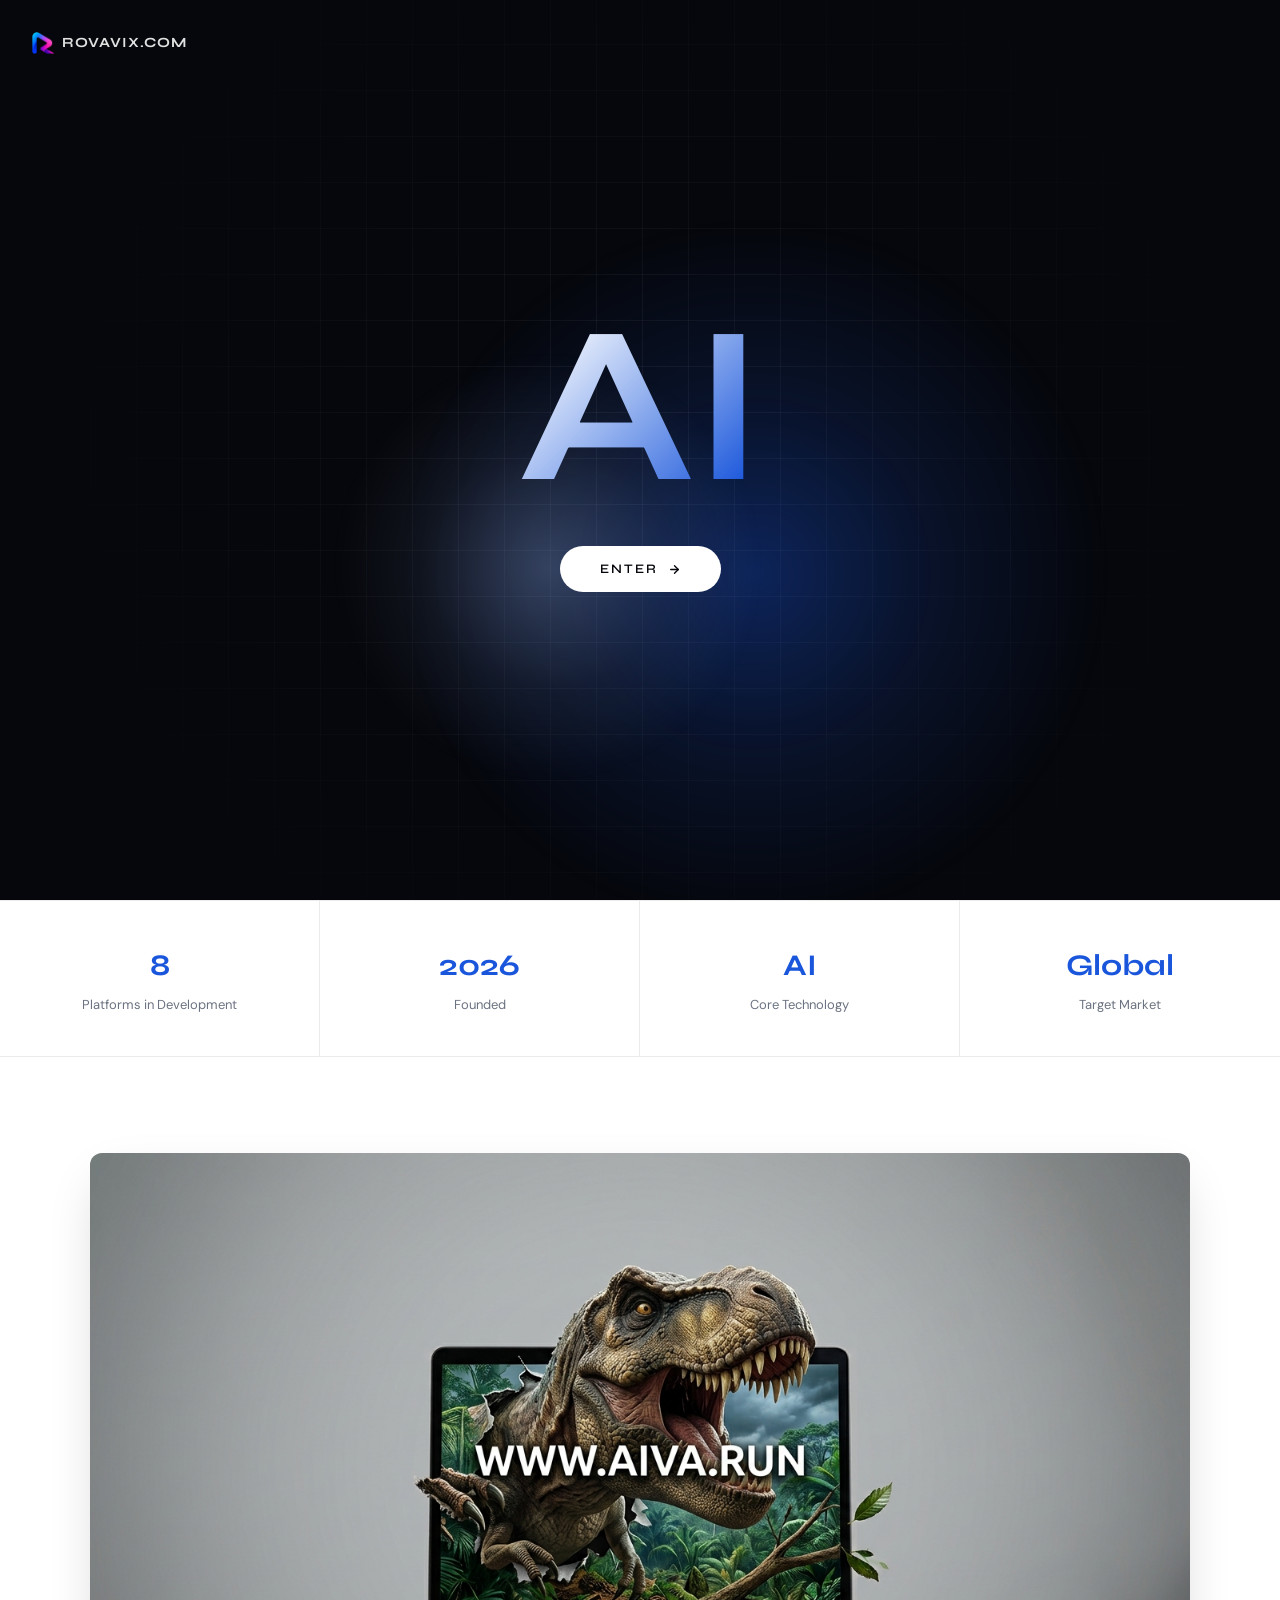
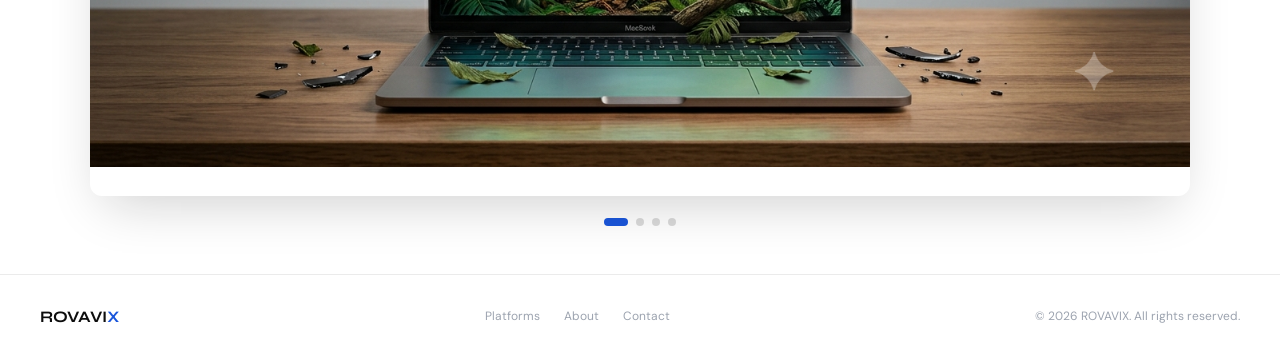
==== index.html @ a2d38660 "홈페이지에 인트로 화면 추가 (AI 텍스트, 마우스 반응형 배경, ENTER 버튼) Co-Authored-By: Claude Sonnet 5 <noreply@anthropic.co" ====
<!DOCTYPE html>
<html lang="en">
<head>
  <meta charset="UTF-8" />
  <meta name="viewport" content="width=device-width, initial-scale=1.0" />
  <title>ROVAVIX — New Sense. New World.</title>
  <meta name="description" content="ROVAVIX is an AI agent company building platforms that connect people with truth, health, opportunity, and accessibility." />
  <link rel="icon" type="image/png" href="images/logo-mark.png" />
  <link rel="preconnect" href="https://fonts.googleapis.com" />
  <link rel="preconnect" href="https://fonts.gstatic.com" crossorigin />
  <link href="https://fonts.googleapis.com/css2?family=Syne:wght@400;500;600;700&family=DM+Sans:wght@300;400;500&family=Noto+Sans+KR:wght@300;400;500;700&family=Noto+Sans+JP:wght@300;400;500;700&family=Noto+Sans+SC:wght@300;400;500;700&display=swap" rel="stylesheet" />
  <link rel="stylesheet" href="css/style.css" />
  <link rel="stylesheet" href="css/intro.css" />
</head>
<body>
<div class="intro-overlay" id="introOverlay">
  <div class="intro-grid"></div>
  <div class="intro-glow" id="introGlow1"></div>
  <div class="intro-glow-2" id="introGlow2"></div>
  <a href="index.html" class="intro-logo"><img src="images/logo-icon.png" alt="ROVAVIX" />ROVAVIX.COM</a>
  <div class="intro-center">
    <div class="intro-ai">AI</div>
    <button type="button" class="intro-enter" id="introEnterBtn">
      Enter
      <svg viewBox="0 0 24 24" fill="none" stroke="currentColor" stroke-width="2.5" stroke-linecap="round" stroke-linejoin="round"><line x1="5" y1="12" x2="19" y2="12"></line><polyline points="12 5 19 12 12 19"></polyline></svg>
    </button>
  </div>
</div>
<nav>
  <a href="index.html" class="nav-logo"><img src="images/logo-icon.png" class="logo-r-icon" alt="R" /><span class="logo-text">OVAVI<span class="logo-accent">X</span></span></a>
  <ul class="nav-links">
    <li><a href="about.html"     class="t" data-key="nav_about">About</a></li>
    <li><a href="platforms.html" class="t" data-key="nav_platforms">Platforms</a></li>
    <li><a href="vision.html"    class="t" data-key="nav_vision">Vision</a></li>
    <li><a href="contact.html"   class="t" data-key="nav_contact">Contact</a></li>
  </ul>
  <div class="nav-right">
    <div class="lang-select-wrap">
      <button class="lang-select-btn" id="langBtn" onclick="toggleDropdown()">
        <span class="lang-flag" id="currentFlag">🇺🇸</span>
        <span id="currentLangName">English</span>
        <span class="lang-arrow">▼</span>
      </button>
      <div class="lang-dropdown" id="langDropdown">
        <button class="lang-option active" onclick="setLang('en')"><span class="lang-flag">🇺🇸</span><span class="lang-option-name">English</span><span class="lang-option-native">English</span></button>
        <button class="lang-option"        onclick="setLang('ko')"><span class="lang-flag">🇰🇷</span><span class="lang-option-name">Korean</span><span class="lang-option-native">한국어</span></button>
        <button class="lang-option"        onclick="setLang('ja')"><span class="lang-flag">🇯🇵</span><span class="lang-option-name">Japanese</span><span class="lang-option-native">日本語</span></button>
        <button class="lang-option"        onclick="setLang('zh')"><span class="lang-flag">🇨🇳</span><span class="lang-option-name">Chinese</span><span class="lang-option-native">中文</span></button>
        <button class="lang-option"        onclick="setLang('es')"><span class="lang-flag">🇪🇸</span><span class="lang-option-name">Spanish</span><span class="lang-option-native">Español</span></button>
        <button class="lang-option"        onclick="setLang('de')"><span class="lang-flag">🇩🇪</span><span class="lang-option-name">German</span><span class="lang-option-native">Deutsch</span></button>
      </div>
    </div>
    <a href="mailto:demoan203@gmail.com" class="nav-cta t" data-key="nav_cta">Get in Touch</a>
  </div>
</nav>

<section class="hero" id="heroSlider">
  <div class="hero-track" id="heroTrack">
    <div class="hero-slide hero-slide-main">
      <div class="hero-badge t" data-key="hero_badge">AI Agent Company · Est. 2026</div>
      <h1 class="t" data-key="hero_h1">New Sense.<br><em>New World.</em></h1>
      <p class="hero-sub t" data-key="hero_sub">ROVAVIX pioneers AI agent platforms that connect people with truth, health, opportunity, and accessibility — for everyone, everywhere.</p>
      <div class="hero-btns">
        <a href="platforms.html" class="btn-primary t"   data-key="hero_btn1">Explore Platforms</a>
        <a href="about.html"     class="btn-secondary t" data-key="hero_btn2">Our Story</a>
      </div>
    </div>
    <div class="hero-slide" style="--slide-bg:#e8f0fe;">
      <div class="hero-slide-icon">🔍</div>
      <div class="hero-badge">AIVA · <span class="t" data-key="status_live">Live</span></div>
      <h2>AIVA Platform</h2>
      <p class="hero-sub t" data-key="aiva_desc">As AI-generated content floods the internet, AIVA empowers users to distinguish reality from fabrication — building AI literacy and protecting people from misinformation.</p>
      <div class="hero-btns">
        <a href="https://www.aiva.run" target="_blank" rel="noopener" class="btn-primary t" data-key="learn_more">Learn more →</a>
      </div>
    </div>
    <div class="hero-slide" style="--slide-bg:#d1fae5;">
      <div class="hero-slide-icon">💚</div>
      <div class="hero-badge"><span class="t" data-key="status_dev">In Development</span></div>
      <h2>LifeLink</h2>
      <p class="hero-sub t" data-key="lifelink_desc">A lifestyle platform that motivates continuous healthy behaviors through engaging challenges and community. Building lasting habits, one step at a time.</p>
      <div class="hero-btns">
        <a href="https://www.lifelink.run" target="_blank" rel="noopener" class="btn-primary t" data-key="learn_more">Learn more →</a>
      </div>
    </div>
    <div class="hero-slide" style="--slide-bg:#fef3c7;">
      <div class="hero-slide-icon">👥</div>
      <div class="hero-badge"><span class="t" data-key="status_dev">In Development</span></div>
      <h2>SpotWork</h2>
      <p class="hero-sub t" data-key="spotwork_desc">Korea's aging population holds untapped potential. SpotWork connects experienced senior workers with companies seeking flexible, short-term talent — redefining the value of experience.</p>
      <div class="hero-btns">
        <a href="https://www.spotwork.run" target="_blank" rel="noopener" class="btn-primary t" data-key="learn_more">Learn more →</a>
      </div>
    </div>
    <div class="hero-slide" style="--slide-bg:#ede9fe;">
      <div class="hero-slide-icon">🎙️</div>
      <div class="hero-badge"><span class="t" data-key="status_dev">In Development</span></div>
      <h2>Voice Recognition AI System</h2>
      <p class="hero-sub t" data-key="jarvis_desc">A voice-powered AI tool designed to enhance digital accessibility for the elderly and people with disabilities — ensuring no one is left behind in the AI era.</p>
      <div class="hero-btns">
        <a href="voice-recognition.html" class="btn-primary t" data-key="learn_more">Learn more →</a>
      </div>
    </div>
    <div class="hero-slide" style="--slide-bg:#fee2e2;">
      <div class="hero-slide-icon">💊</div>
      <div class="hero-badge"><span class="t" data-key="status_dev">In Development</span></div>
      <h2>CUREX</h2>
      <p class="hero-sub t" data-key="curex_desc">CUREX uses AI to help people understand their medications — checking drug interactions, simplifying prescription information, and reducing preventable medication errors.</p>
      <div class="hero-btns">
        <a href="https://www.curex.bio" target="_blank" rel="noopener" class="btn-primary t" data-key="learn_more">Learn more →</a>
      </div>
    </div>
    <div class="hero-slide" style="--slide-bg:#cffafe;">
      <div class="hero-slide-icon">🛍️</div>
      <div class="hero-badge"><span class="t" data-key="status_dev">In Development</span></div>
      <h2>MODU</h2>
      <p class="hero-sub t" data-key="modu_desc">MODU is an AI shopping companion that learns what you need and finds it — comparing prices and curating products to cut through endless scrolling. Shopping made simple, for everyone.</p>
      <div class="hero-btns">
        <a href="https://www.modu.run" target="_blank" rel="noopener" class="btn-primary t" data-key="learn_more">Learn more →</a>
      </div>
    </div>
    <div class="hero-slide" style="--slide-bg:#ecfccb;">
      <div class="hero-slide-icon">🧬</div>
      <div class="hero-badge"><span class="t" data-key="status_dev">In Development</span></div>
      <h2>ROVAVIX_BIO</h2>
      <p class="hero-sub t" data-key="bio_desc">ROVAVIX_BIO applies AI to biological and health data, turning genetic and biometric signals into personalized, preventive insights — so people can understand their bodies before problems arise.</p>
      <div class="hero-btns">
        <a href="https://www.rovavix.bio" target="_blank" rel="noopener" class="btn-primary t" data-key="learn_more">Learn more →</a>
      </div>
    </div>
    <div class="hero-slide" style="--slide-bg:#fce7f3;">
      <div class="hero-slide-icon">💄</div>
      <div class="hero-badge"><span class="t" data-key="status_dev">In Development</span></div>
      <h2>VELORA</h2>
      <p class="hero-sub t" data-key="velora_desc">VELORA is an AI beauty platform that analyzes skin and personal traits to recommend products and routines tailored to each individual — making personalized beauty accessible to all.</p>
      <div class="hero-btns">
        <a href="https://www.velora.ai.kr" target="_blank" rel="noopener" class="btn-primary t" data-key="learn_more">Learn more →</a>
      </div>
    </div>
  </div>
  <div class="hero-dots" id="heroDots"></div>
</section>

<div class="stats">
  <div class="stat"><div class="stat-num">8</div><div class="stat-label t" data-key="stat1">Platforms in Development</div></div>
  <div class="stat"><div class="stat-num">2026</div><div class="stat-label t" data-key="stat2">Founded</div></div>
  <div class="stat"><div class="stat-num">AI</div><div class="stat-label t" data-key="stat3">Core Technology</div></div>
  <div class="stat"><div class="stat-num">Global</div><div class="stat-label t" data-key="stat4">Target Market</div></div>
</div>

<section class="closing-visual">
  <div class="section-inner">
    <div class="closing-visual-wrap" id="visualSlider">
      <div class="closing-visual-track" id="visualTrack">
        <div class="closing-visual-slide">
          <a href="https://www.aiva.run" target="_blank" rel="noopener">
            <img src="images/Gemini_Generated_Image_snj87msnj87msnj8.png" alt="AIVA — www.aiva.run" class="closing-visual-img" />
          </a>
        </div>
        <div class="closing-visual-slide">
          <a href="https://www.spotwork.run" target="_blank" rel="noopener">
            <img src="images/Gemini_Generated_Image_w12c3ew12c3ew12c.png" alt="SpotWork — www.spotwork.run" class="closing-visual-img" />
            <div class="closing-visual-caption">WWW.SPOTWORK.RUN</div>
          </a>
        </div>
        <div class="closing-visual-slide">
          <a href="https://www.lifelink.run" target="_blank" rel="noopener">
            <img src="images/Gemini_Generated_Image_simftmsimftmsimf.png" alt="LifeLink — www.lifelink.run" class="closing-visual-img" />
          </a>
        </div>
        <div class="closing-visual-slide">
          <a href="voice-recognition.html">
            <img src="images/ai-era-voice-recognition.png" alt="AI Era for Everyone — Voice Recognition AI System" class="closing-visual-img" />
          </a>
        </div>
      </div>
    </div>
    <div class="closing-visual-dots" id="visualDots"></div>
  </div>
</section>

<footer>
  <div class="footer-logo"><span class="logo-text">ROVAVI<span class="logo-accent">X</span></span></div>
  <div class="footer-links">
    <a href="platforms.html" class="t" data-key="nav_platforms">Platforms</a>
    <a href="about.html"     class="t" data-key="nav_about">About</a>
    <a href="contact.html"   class="t" data-key="nav_contact">Contact</a>
  </div>
  <div class="footer-copy">© 2026 ROVAVIX. All rights reserved.</div>
</footer>

<script src="js/lang.js"></script>
<script src="js/main.js"></script>
<script src="js/intro.js"></script>
</body>
</html>
---- css/style.css ----
:root {
  --blue: #1a56db;
  --blue-light: #e8f0fe;
  --blue-dark: #0d3a8e;
  --text: #0d0d0d;
  --text-muted: #6b7280;
  --text-faint: #9ca3af;
  --bg: #ffffff;
  --bg-soft: #f8f8f6;
  --bg-card: #ffffff;
  --border: rgba(0,0,0,0.08);
  --border-md: rgba(0,0,0,0.12);
  --radius: 12px;
  --radius-sm: 8px;
}
*, *::before, *::after { box-sizing: border-box; margin: 0; padding: 0; }
html { scroll-behavior: smooth; }
body {
  font-family: 'DM Sans', sans-serif;
  font-size: 16px; line-height: 1.6;
  color: var(--text); background: var(--bg);
  -webkit-font-smoothing: antialiased;
}
body.lang-ko { font-family: 'Noto Sans KR', 'DM Sans', sans-serif; }
body.lang-ja { font-family: 'Noto Sans JP', 'DM Sans', sans-serif; }
body.lang-zh { font-family: 'Noto Sans SC', 'DM Sans', sans-serif; }
h1, h2, h3, h4, .nav-logo { font-family: 'Syne', sans-serif; }
body.lang-ko h1, body.lang-ko h2, body.lang-ko h3, body.lang-ko h4,
body.lang-ja h1, body.lang-ja h2, body.lang-ja h3, body.lang-ja h4,
body.lang-zh h1, body.lang-zh h2, body.lang-zh h3, body.lang-zh h4 {
  font-family: inherit; letter-spacing: -0.3px;
}

/* NAV */
nav {
  position: fixed; top: 0; left: 0; right: 0; z-index: 100;
  display: flex; align-items: center; justify-content: space-between;
  padding: 0 2rem; height: 64px;
  background: rgba(255,255,255,0.93);
  backdrop-filter: blur(12px);
  border-bottom: 1px solid var(--border);
}
.nav-logo {
  font-family: 'Syne', sans-serif;
  font-size: 20px; font-weight: 700; letter-spacing: -0.5px;
  color: var(--text); text-decoration: none; flex-shrink: 0;
  display: inline-flex; align-items: center; gap: 0;
}
.nav-logo .logo-accent { color: var(--blue); }
.logo-r-icon { height: 26px; width: auto; display: block; margin-right: 3px; }
.nav-links { display: flex; gap: 1.6rem; list-style: none; }
.nav-links a {
  font-size: 13px; color: var(--text-muted);
  text-decoration: none; transition: color 0.2s; white-space: nowrap;
}
.nav-links a:hover { color: var(--text); }
.nav-right { display: flex; align-items: center; gap: 1rem; flex-shrink: 0; }

/* LANG SELECTOR */
.lang-select-wrap { position: relative; }
.lang-select-btn {
  display: flex; align-items: center; gap: 6px;
  padding: 6px 12px;
  font-family: inherit; font-size: 13px; font-weight: 500;
  color: var(--text); background: var(--bg-soft);
  border: 1px solid var(--border-md); border-radius: var(--radius-sm);
  cursor: pointer; white-space: nowrap;
}
.lang-select-btn:hover { border-color: var(--blue); }
.lang-flag { font-size: 16px; line-height: 1; }
.lang-arrow { font-size: 10px; color: var(--text-muted); margin-left: 2px; }
.lang-dropdown {
  display: none; position: absolute; top: calc(100% + 6px); right: 0;
  background: var(--bg); border: 1px solid var(--border-md);
  border-radius: var(--radius-sm);
  box-shadow: 0 8px 24px rgba(0,0,0,0.1);
  min-width: 160px; z-index: 200; overflow: hidden;
}
.lang-dropdown.open { display: block; }
.lang-option {
  display: flex; align-items: center; gap: 10px;
  padding: 10px 14px; cursor: pointer;
  font-size: 13px; transition: background 0.15s;
  border: none; background: transparent; width: 100%;
  text-align: left; font-family: inherit; color: var(--text);
}
.lang-option:hover { background: var(--bg-soft); }
.lang-option.active { background: var(--blue-light); color: var(--blue); font-weight: 500; }
.lang-option-name { flex: 1; }
.lang-option-native { font-size: 11px; color: var(--text-muted); }
.lang-option.active .lang-option-native { color: var(--blue); opacity: 0.7; }
.nav-cta {
  padding: 8px 18px; font-family: inherit;
  font-size: 13px; font-weight: 500; color: #fff;
  background: var(--blue); border: none;
  border-radius: var(--radius-sm); cursor: pointer;
  text-decoration: none; transition: background 0.2s; white-space: nowrap;
}
.nav-cta:hover { background: var(--blue-dark); }

/* HERO SLIDER */
.hero {
  min-height: 100vh; position: relative; overflow: hidden; padding: 0;
}
.hero-track {
  display: flex; height: 100vh;
  transition: transform 0.7s cubic-bezier(0.65, 0, 0.35, 1);
}
.hero-slide {
  min-width: 100%; height: 100%; display: flex; flex-direction: column;
  align-items: center; justify-content: center;
  text-align: center; padding: 8rem 2rem 5rem;
  position: relative; overflow: hidden;
}
.hero-slide-main::before {
  content: ''; position: absolute; top: -200px; left: 50%; transform: translateX(-50%);
  width: 800px; height: 800px; border-radius: 50%;
  background: radial-gradient(ellipse, rgba(26,86,219,0.07) 0%, transparent 70%);
  pointer-events: none;
}
.hero-slide[style*="--slide-bg"]::before {
  content: ''; position: absolute; top: -200px; left: 50%; transform: translateX(-50%);
  width: 900px; height: 900px; border-radius: 50%;
  background: radial-gradient(ellipse, var(--slide-bg) 0%, transparent 70%);
  opacity: 0.6; pointer-events: none;
}
.hero-slide-icon { font-size: 80px; line-height: 1; margin-bottom: 1.6rem; animation: fadeUp 0.6s ease both; }
.hero-slide h2 {
  font-family: 'Syne', sans-serif;
  font-size: clamp(32px, 5vw, 52px); font-weight: 700;
  line-height: 1.15; letter-spacing: -1.5px; margin-bottom: 1.2rem;
  animation: fadeUp 0.6s 0.1s ease both;
}
.hero-dots {
  position: absolute; bottom: 32px; left: 50%; transform: translateX(-50%);
  display: flex; gap: 8px; z-index: 5;
}
.hero-dot {
  width: 8px; height: 8px; border-radius: 4px; background: rgba(0,0,0,0.15);
  border: none; cursor: pointer; padding: 0; transition: width 0.25s, background 0.25s;
}
.hero-dot:hover { background: rgba(0,0,0,0.3); }
.hero-dot.active { width: 24px; background: var(--blue); }
.hero-badge {
  display: inline-flex; align-items: center; gap: 6px;
  font-size: 11px; font-weight: 500; letter-spacing: 1.5px;
  text-transform: uppercase; color: var(--blue);
  background: var(--blue-light); padding: 5px 14px; border-radius: 20px;
  margin-bottom: 2rem; animation: fadeUp 0.6s ease both;
}
.hero h1 {
  font-family: 'Syne', sans-serif;
  font-size: clamp(40px, 6.5vw, 76px); font-weight: 700;
  line-height: 1.1; letter-spacing: -2px; margin-bottom: 1.5rem;
  animation: fadeUp 0.6s 0.1s ease both;
}
body.lang-ko .hero h1, body.lang-ja .hero h1, body.lang-zh .hero h1 {
  font-family: inherit; letter-spacing: -1px; line-height: 1.2;
}
.hero h1 em { font-style: normal; color: var(--blue); }
.hero-sub {
  font-size: 17px; font-weight: 300; color: var(--text-muted); line-height: 1.75;
  max-width: 520px; margin: 0 auto 2.5rem;
  animation: fadeUp 0.6s 0.2s ease both;
}
.hero-btns {
  display: flex; gap: 12px; justify-content: center; flex-wrap: wrap;
  animation: fadeUp 0.6s 0.3s ease both;
}
.btn-primary {
  padding: 13px 30px; font-family: inherit; font-size: 15px; font-weight: 500;
  color: #fff; background: var(--blue); border: none;
  border-radius: var(--radius-sm); cursor: pointer; text-decoration: none;
  transition: background 0.2s, transform 0.15s;
}
.btn-primary:hover { background: var(--blue-dark); transform: translateY(-1px); }
.btn-secondary {
  padding: 13px 30px; font-family: inherit; font-size: 15px; font-weight: 400;
  color: var(--text); background: transparent;
  border: 1px solid var(--border-md); border-radius: var(--radius-sm);
  cursor: pointer; text-decoration: none;
}
.btn-secondary:hover { background: var(--bg-soft); }

/* STATS */
.stats {
  display: grid; grid-template-columns: repeat(4, 1fr);
  border-top: 1px solid var(--border); border-bottom: 1px solid var(--border);
}
.stat { padding: 2.5rem 2rem; text-align: center; border-right: 1px solid var(--border); }
.stat:last-child { border-right: none; }
.stat-num {
  font-family: 'Syne', sans-serif; font-size: 30px; font-weight: 700;
  color: var(--blue); margin-bottom: 6px;
}
.stat-label { font-size: 13px; color: var(--text-muted); }

/* SECTIONS */
section { padding: 6rem 2.5rem; }
.section-inner { max-width: 1100px; margin: 0 auto; }
.section-tag {
  font-size: 11px; font-weight: 500; letter-spacing: 2px;
  text-transform: uppercase; color: var(--blue); margin-bottom: 0.8rem;
}
.section-title {
  font-size: clamp(26px, 3.5vw, 40px); font-weight: 700;
  letter-spacing: -0.8px; line-height: 1.18; margin-bottom: 1rem;
}
.section-desc { font-size: 15px; color: var(--text-muted); line-height: 1.8; max-width: 520px; }

/* PLATFORMS */
.platforms-section { background: var(--bg-soft); }
.platforms-header { display: flex; justify-content: space-between; align-items: flex-end; margin-bottom: 3rem; flex-wrap: wrap; gap: 1.5rem; }
.platforms-grid { display: grid; grid-template-columns: repeat(2, 1fr); gap: 18px; }
.platform-card {
  background: var(--bg-card); border: 1px solid var(--border);
  border-radius: var(--radius); padding: 1.8rem;
  transition: border-color 0.2s, transform 0.2s;
  text-decoration: none; color: inherit; display: block;
}
.platform-card:hover { border-color: var(--blue); transform: translateY(-3px); }
.platform-icon {
  width: 46px; height: 46px; border-radius: var(--radius-sm);
  display: flex; align-items: center; justify-content: center;
  font-size: 20px; margin-bottom: 1rem;
}
.platform-status {
  display: inline-block; font-size: 11px; font-weight: 500;
  padding: 3px 10px; border-radius: 20px; margin-bottom: 0.7rem;
}
.status-dev { background: #fef3c7; color: #92400e; }
.status-live { background: #d1fae5; color: #065f46; }
.platform-card h3 { font-size: 18px; font-weight: 600; margin-bottom: 7px; }
.platform-card p { font-size: 13px; color: var(--text-muted); line-height: 1.7; margin-bottom: 1rem; }
.platform-arrow { font-size: 13px; color: var(--blue); font-weight: 500; }

/* PLATFORM DETAIL */
.platform-detail-hero { max-width: 640px; margin: 0 auto; text-align: center; }
.platform-detail-icon {
  width: 60px; height: 60px; border-radius: var(--radius-sm);
  display: flex; align-items: center; justify-content: center;
  font-size: 26px; margin: 0 auto 1.2rem;
}
.platform-detail-hero .section-title { margin: 0.8rem 0 1.2rem; }
.platform-detail-hero .section-desc { margin: 0 auto 2rem; max-width: 560px; }
.platform-detail-visual {
  max-width: 900px; margin: 0 auto; border-radius: var(--radius);
  overflow: hidden; box-shadow: 0 20px 50px -14px rgba(13,13,13,0.2);
}
.platform-detail-visual img { width: 100%; height: auto; display: block; }

/* ABOUT */
.about-grid { display: grid; grid-template-columns: 1fr 1fr; gap: 5rem; align-items: start; }
.values-list { display: flex; flex-direction: column; gap: 12px; }
.value-item {
  display: flex; gap: 14px; align-items: flex-start;
  padding: 1.1rem 1.3rem; background: var(--bg-soft);
  border-radius: var(--radius-sm); border: 1px solid var(--border);
}
.value-icon {
  width: 34px; height: 34px; flex-shrink: 0; border-radius: 8px;
  background: var(--blue-light); display: flex; align-items: center;
  justify-content: center; font-size: 15px;
}
.value-item h4 { font-size: 14px; font-weight: 600; margin-bottom: 3px; }
.value-item p { font-size: 13px; color: var(--text-muted); line-height: 1.6; }

/* VISION */
.vision-section { background: var(--bg-soft); }
.vision-grid { display: grid; grid-template-columns: repeat(3, 1fr); gap: 18px; margin-top: 3rem; }
.vision-card { background: var(--bg-card); border: 1px solid var(--border); border-radius: var(--radius); padding: 1.8rem; }
.vision-line { display: flex; align-items: center; gap: 10px; margin-bottom: 12px; }
.vision-dot { width: 10px; height: 10px; border-radius: 50%; background: var(--blue); flex-shrink: 0; }
.vision-connector { flex: 1; height: 1px; background: var(--border-md); }
.vision-year { font-family: 'Syne', sans-serif; font-size: 13px; font-weight: 700; color: var(--blue); letter-spacing: 1px; margin-bottom: 8px; }
.vision-card h4 { font-size: 17px; font-weight: 600; margin-bottom: 7px; }
.vision-card p { font-size: 13px; color: var(--text-muted); line-height: 1.7; }

/* CONTACT */
.contact-section { text-align: center; background: var(--text); color: #fff; }
.contact-section .section-tag { color: rgba(255,255,255,0.45); }
.contact-section .section-title { color: #fff; max-width: 560px; margin: 0 auto 1rem; }
.contact-section > .section-inner > p { font-size: 16px; color: rgba(255,255,255,0.55); margin-bottom: 2.5rem; }
.contact-email-btn {
  display: inline-block; padding: 14px 36px; font-family: inherit;
  font-size: 15px; font-weight: 500; color: var(--text); background: #fff;
  border-radius: var(--radius-sm); text-decoration: none; transition: opacity 0.2s;
}
.contact-email-btn:hover { opacity: 0.88; }

/* CLOSING VISUAL */
.closing-visual { padding-bottom: 3rem; }
.closing-visual-wrap {
  position: relative; border-radius: var(--radius); overflow: hidden;
  box-shadow: 0 20px 50px -14px rgba(13,13,13,0.2);
}
.closing-visual-track {
  display: flex;
  transition: transform 0.7s cubic-bezier(0.65, 0, 0.35, 1);
}
.closing-visual-slide { position: relative; min-width: 100%; }
.closing-visual-slide > a { display: block; cursor: pointer; }
.closing-visual-img { width: 100%; height: auto; display: block; transition: transform 0.4s ease; }
.closing-visual-slide > a:hover .closing-visual-img { transform: scale(1.03); }
.closing-visual-caption {
  position: absolute; top: 50%; left: 50%; transform: translate(-50%, -50%);
  font-family: 'Syne', sans-serif; font-weight: 700;
  font-size: clamp(22px, 4vw, 46px); letter-spacing: -1px;
  color: #fff; text-align: center; pointer-events: none;
  text-shadow: 0 2px 16px rgba(0,0,0,0.35);
}
.closing-visual-dots {
  display: flex; justify-content: center; gap: 8px; margin-top: 1.4rem;
}
.closing-visual-dot {
  width: 8px; height: 8px; border-radius: 4px; background: rgba(0,0,0,0.15);
  border: none; cursor: pointer; padding: 0; transition: width 0.25s, background 0.25s;
}
.closing-visual-dot:hover { background: rgba(0,0,0,0.3); }
.closing-visual-dot.active { width: 24px; background: var(--blue); }

/* FOOTER */
footer {
  padding: 1.8rem 2.5rem; display: flex; align-items: center; justify-content: space-between;
  border-top: 1px solid var(--border); background: var(--bg); flex-wrap: wrap; gap: 1rem;
}
.footer-logo { font-family: 'Syne', sans-serif; font-size: 16px; font-weight: 700; display: inline-flex; align-items: center; gap: 8px; }
.footer-logo .logo-accent { color: var(--blue); }
.footer-logo .logo-mark { height: 24px; width: auto; border-radius: 6px; }
.footer-copy { font-size: 12px; color: var(--text-faint); }
.footer-links { display: flex; gap: 1.5rem; }
.footer-links a { font-size: 12px; color: var(--text-faint); text-decoration: none; }
.footer-links a:hover { color: var(--text-muted); }

@keyframes fadeUp {
  from { opacity: 0; transform: translateY(20px); }
  to   { opacity: 1; transform: translateY(0); }
}
@media (max-width: 900px) { .nav-links { display: none; } }
@media (max-width: 768px) {
  nav { padding: 0 1.2rem; }
  .stats { grid-template-columns: repeat(2, 1fr); }
  .stat { border-right: none; border-bottom: 1px solid var(--border); }
  section { padding: 4rem 1.2rem; }
  .platforms-grid, .about-grid, .vision-grid { grid-template-columns: 1fr; }
  .about-grid { gap: 2.5rem; }
  footer { flex-direction: column; text-align: center; }
}
---- css/intro.css ----
/* INTRO SCREEN */
body.intro-active { overflow: hidden; height: 100vh; }

.intro-overlay {
  position: fixed; inset: 0; z-index: 3000;
  background: #06070c;
  overflow: hidden;
  opacity: 1; visibility: visible;
  transition: opacity 0.7s ease, visibility 0.7s ease;
}
.intro-overlay.intro-hidden { opacity: 0; visibility: hidden; pointer-events: none; }

.intro-grid {
  position: absolute; inset: -2px;
  background-image:
    linear-gradient(rgba(255,255,255,0.06) 1px, transparent 1px),
    linear-gradient(90deg, rgba(255,255,255,0.06) 1px, transparent 1px);
  background-size: 46px 46px;
  -webkit-mask-image: radial-gradient(circle at 50% 50%, black 0%, transparent 78%);
  mask-image: radial-gradient(circle at 50% 50%, black 0%, transparent 78%);
}

.intro-glow {
  position: absolute; width: 56vmax; height: 56vmax; border-radius: 50%;
  left: 50%; top: 50%; transform: translate(-50%, -50%);
  background: radial-gradient(circle, rgba(26,86,219,0.38) 0%, rgba(26,86,219,0.14) 35%, transparent 70%);
  filter: blur(6px);
  pointer-events: none; will-change: left, top;
}
.intro-glow-2 {
  position: absolute; width: 34vmax; height: 34vmax; border-radius: 50%;
  left: 50%; top: 50%; transform: translate(-50%, -50%);
  background: radial-gradient(circle, rgba(157,184,240,0.30) 0%, rgba(157,184,240,0.08) 40%, transparent 70%);
  filter: blur(4px);
  pointer-events: none; will-change: left, top;
}

.intro-logo {
  position: absolute; top: 2rem; left: 2rem; z-index: 2;
  display: inline-flex; align-items: center; gap: 8px;
  font-family: 'Syne', sans-serif; font-weight: 700; font-size: 14px; letter-spacing: 1px;
  color: rgba(255,255,255,0.88); text-decoration: none;
  animation: introFadeDown .8s cubic-bezier(.16,1,.3,1) both;
}
.intro-logo img { height: 22px; width: auto; display: block; }

.intro-center {
  position: relative; z-index: 2; height: 100%;
  display: flex; flex-direction: column; align-items: center; justify-content: center;
  gap: 2.6rem; padding: 2rem; text-align: center;
}

.intro-ai {
  font-family: 'Syne', sans-serif; font-weight: 700;
  font-size: clamp(5.5rem, 24vw, 14rem);
  line-height: 0.88; letter-spacing: -3px;
  background: linear-gradient(135deg, #ffffff 10%, #9db8f0 45%, #1a56db 92%);
  -webkit-background-clip: text; background-clip: text; color: transparent;
  animation: introAiIn 1.1s cubic-bezier(.16,1,.3,1) both, introAiPulse 4.5s ease-in-out 1.1s infinite;
}

.intro-enter {
  display: inline-flex; align-items: center; gap: 10px;
  padding: 15px 40px; border: none; border-radius: 999px; cursor: pointer;
  font-family: 'Syne', sans-serif; font-size: 13px; font-weight: 600;
  letter-spacing: 2px; text-transform: uppercase;
  color: #06070c; background: #ffffff;
  transition: transform .25s ease, box-shadow .25s ease, background .25s ease;
  animation: introFadeUp .9s .35s cubic-bezier(.16,1,.3,1) both;
}
.intro-enter:hover { transform: translateY(-2px); box-shadow: 0 10px 30px rgba(26,86,219,.5); background: #eef3ff; }
.intro-enter svg { width: 13px; height: 13px; transition: transform .25s ease; }
.intro-enter:hover svg { transform: translateX(4px); }

@keyframes introFadeDown { from { opacity: 0; transform: translateY(-10px); } to { opacity: 1; transform: translateY(0); } }
@keyframes introFadeUp { from { opacity: 0; transform: translateY(14px); } to { opacity: 1; transform: translateY(0); } }
@keyframes introAiIn { from { opacity: 0; transform: translateY(24px) scale(.96); } to { opacity: 1; transform: translateY(0) scale(1); } }
@keyframes introAiPulse {
  0%, 100% { filter: drop-shadow(0 0 40px rgba(26,86,219,.4)); }
  50%      { filter: drop-shadow(0 0 72px rgba(26,86,219,.65)); }
}

@media (max-width: 640px) {
  .intro-logo { top: 1.4rem; left: 1.4rem; font-size: 12px; }
  .intro-logo img { height: 18px; }
  .intro-center { gap: 2rem; }
}
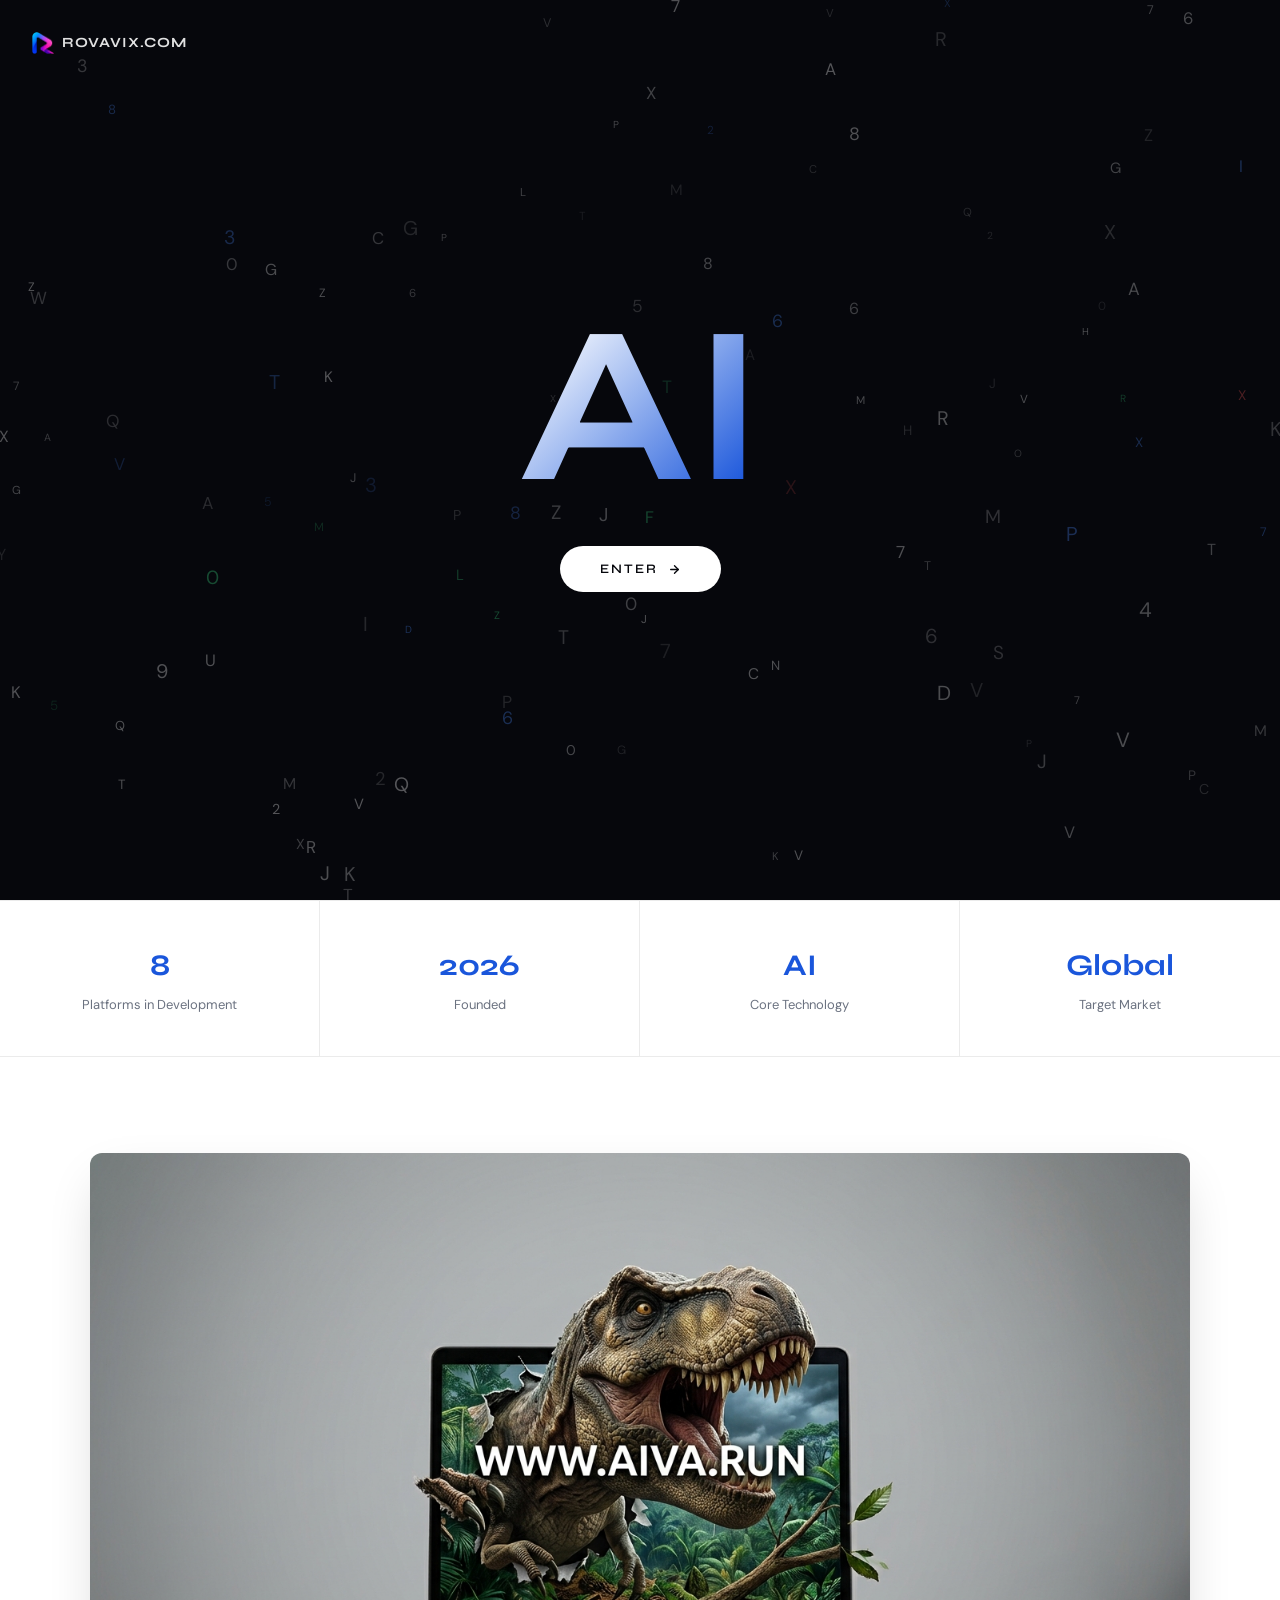
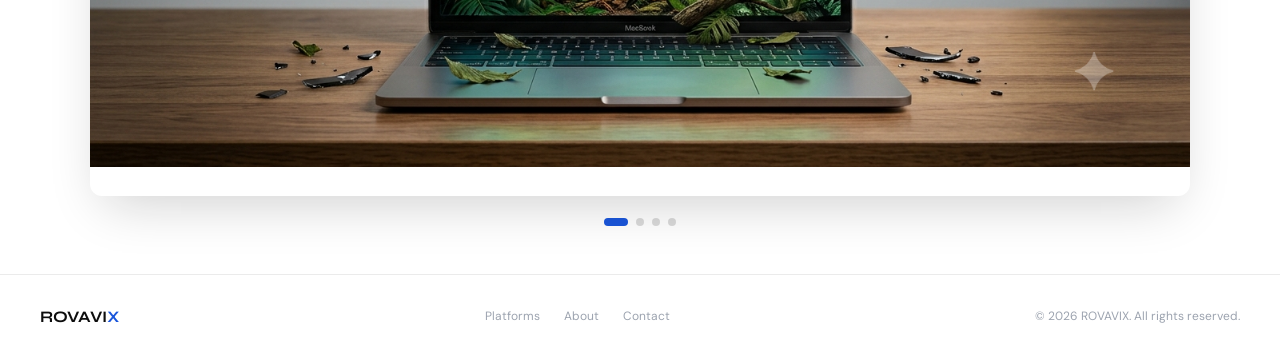
==== commit 3294c36c: "인트로 배경을 빛 글로우 대신 마우스에 반응하는 문자 파티클로 교체 Co-Authored-By: Claude Sonnet 5 <noreply@anthropic.com>" ====
--- a/index.html
+++ b/index.html
@@ -14,9 +14,7 @@
 </head>
 <body>
 <div class="intro-overlay" id="introOverlay">
-  <div class="intro-grid"></div>
-  <div class="intro-glow" id="introGlow1"></div>
-  <div class="intro-glow-2" id="introGlow2"></div>
+  <canvas class="intro-canvas" id="introCanvas"></canvas>
   <a href="index.html" class="intro-logo"><img src="images/logo-icon.png" alt="ROVAVIX" />ROVAVIX.COM</a>
   <div class="intro-center">
     <div class="intro-ai">AI</div>
--- a/css/intro.css
+++ b/css/intro.css
@@ -10,29 +10,9 @@
 }
 .intro-overlay.intro-hidden { opacity: 0; visibility: hidden; pointer-events: none; }
 
-.intro-grid {
-  position: absolute; inset: -2px;
-  background-image:
-    linear-gradient(rgba(255,255,255,0.06) 1px, transparent 1px),
-    linear-gradient(90deg, rgba(255,255,255,0.06) 1px, transparent 1px);
-  background-size: 46px 46px;
-  -webkit-mask-image: radial-gradient(circle at 50% 50%, black 0%, transparent 78%);
-  mask-image: radial-gradient(circle at 50% 50%, black 0%, transparent 78%);
-}
-
-.intro-glow {
-  position: absolute; width: 56vmax; height: 56vmax; border-radius: 50%;
-  left: 50%; top: 50%; transform: translate(-50%, -50%);
-  background: radial-gradient(circle, rgba(26,86,219,0.38) 0%, rgba(26,86,219,0.14) 35%, transparent 70%);
-  filter: blur(6px);
-  pointer-events: none; will-change: left, top;
-}
-.intro-glow-2 {
-  position: absolute; width: 34vmax; height: 34vmax; border-radius: 50%;
-  left: 50%; top: 50%; transform: translate(-50%, -50%);
-  background: radial-gradient(circle, rgba(157,184,240,0.30) 0%, rgba(157,184,240,0.08) 40%, transparent 70%);
-  filter: blur(4px);
-  pointer-events: none; will-change: left, top;
+.intro-canvas {
+  position: absolute; inset: 0; z-index: 1;
+  pointer-events: none; display: block;
 }
 
 .intro-logo {
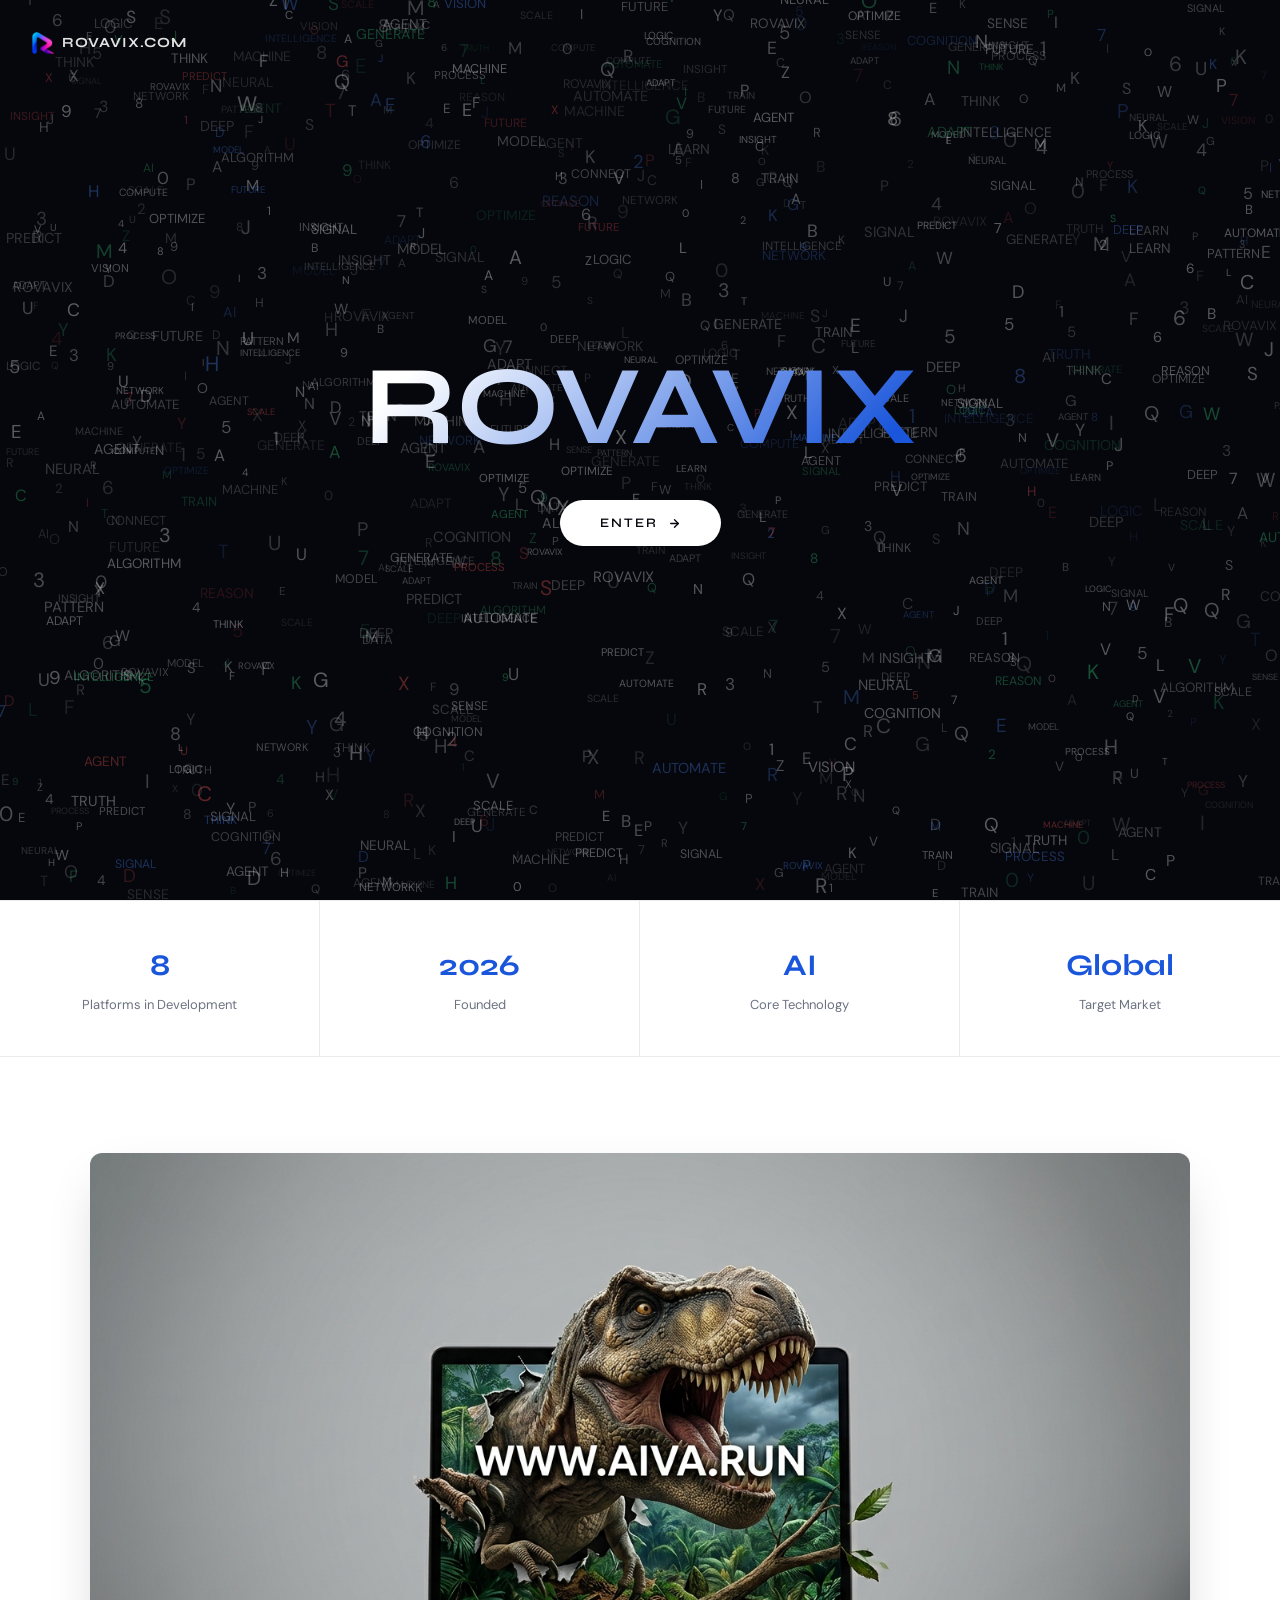
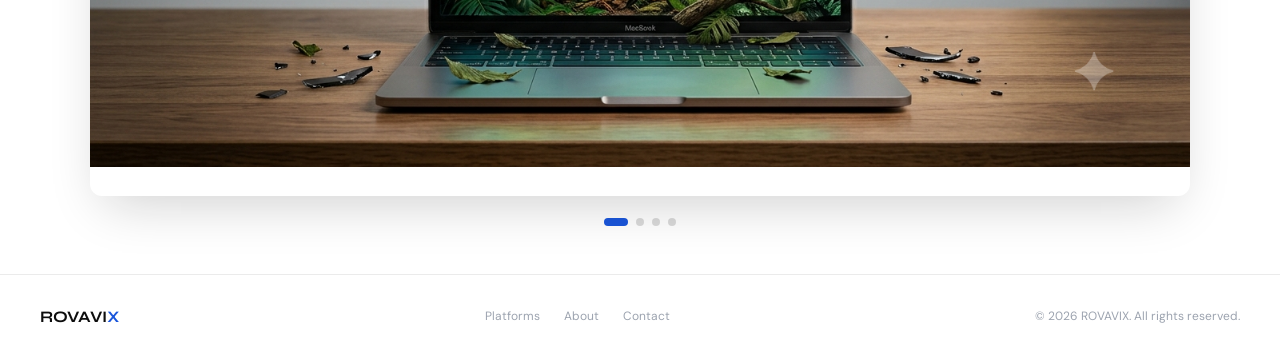
==== commit 9adf844a: "인트로 배경 단어/문자 밀도 대폭 증가, 중앙 텍스트를 AI에서 ROVAVIX로 변경 Co-Authored-By: Claude Sonnet 5 <noreply@anthropic.c" ====
--- a/index.html
+++ b/index.html
@@ -17,7 +17,7 @@
   <canvas class="intro-canvas" id="introCanvas"></canvas>
   <a href="index.html" class="intro-logo"><img src="images/logo-icon.png" alt="ROVAVIX" />ROVAVIX.COM</a>
   <div class="intro-center">
-    <div class="intro-ai">AI</div>
+    <div class="intro-ai">ROVAVIX</div>
     <button type="button" class="intro-enter" id="introEnterBtn">
       Enter
       <svg viewBox="0 0 24 24" fill="none" stroke="currentColor" stroke-width="2.5" stroke-linecap="round" stroke-linejoin="round"><line x1="5" y1="12" x2="19" y2="12"></line><polyline points="12 5 19 12 12 19"></polyline></svg>
--- a/css/intro.css
+++ b/css/intro.css
@@ -32,8 +32,8 @@
 
 .intro-ai {
   font-family: 'Syne', sans-serif; font-weight: 700;
-  font-size: clamp(5.5rem, 24vw, 14rem);
-  line-height: 0.88; letter-spacing: -3px;
+  font-size: clamp(2.6rem, 11vw, 7rem);
+  line-height: 0.94; letter-spacing: -1px;
   background: linear-gradient(135deg, #ffffff 10%, #9db8f0 45%, #1a56db 92%);
   -webkit-background-clip: text; background-clip: text; color: transparent;
   animation: introAiIn 1.1s cubic-bezier(.16,1,.3,1) both, introAiPulse 4.5s ease-in-out 1.1s infinite;
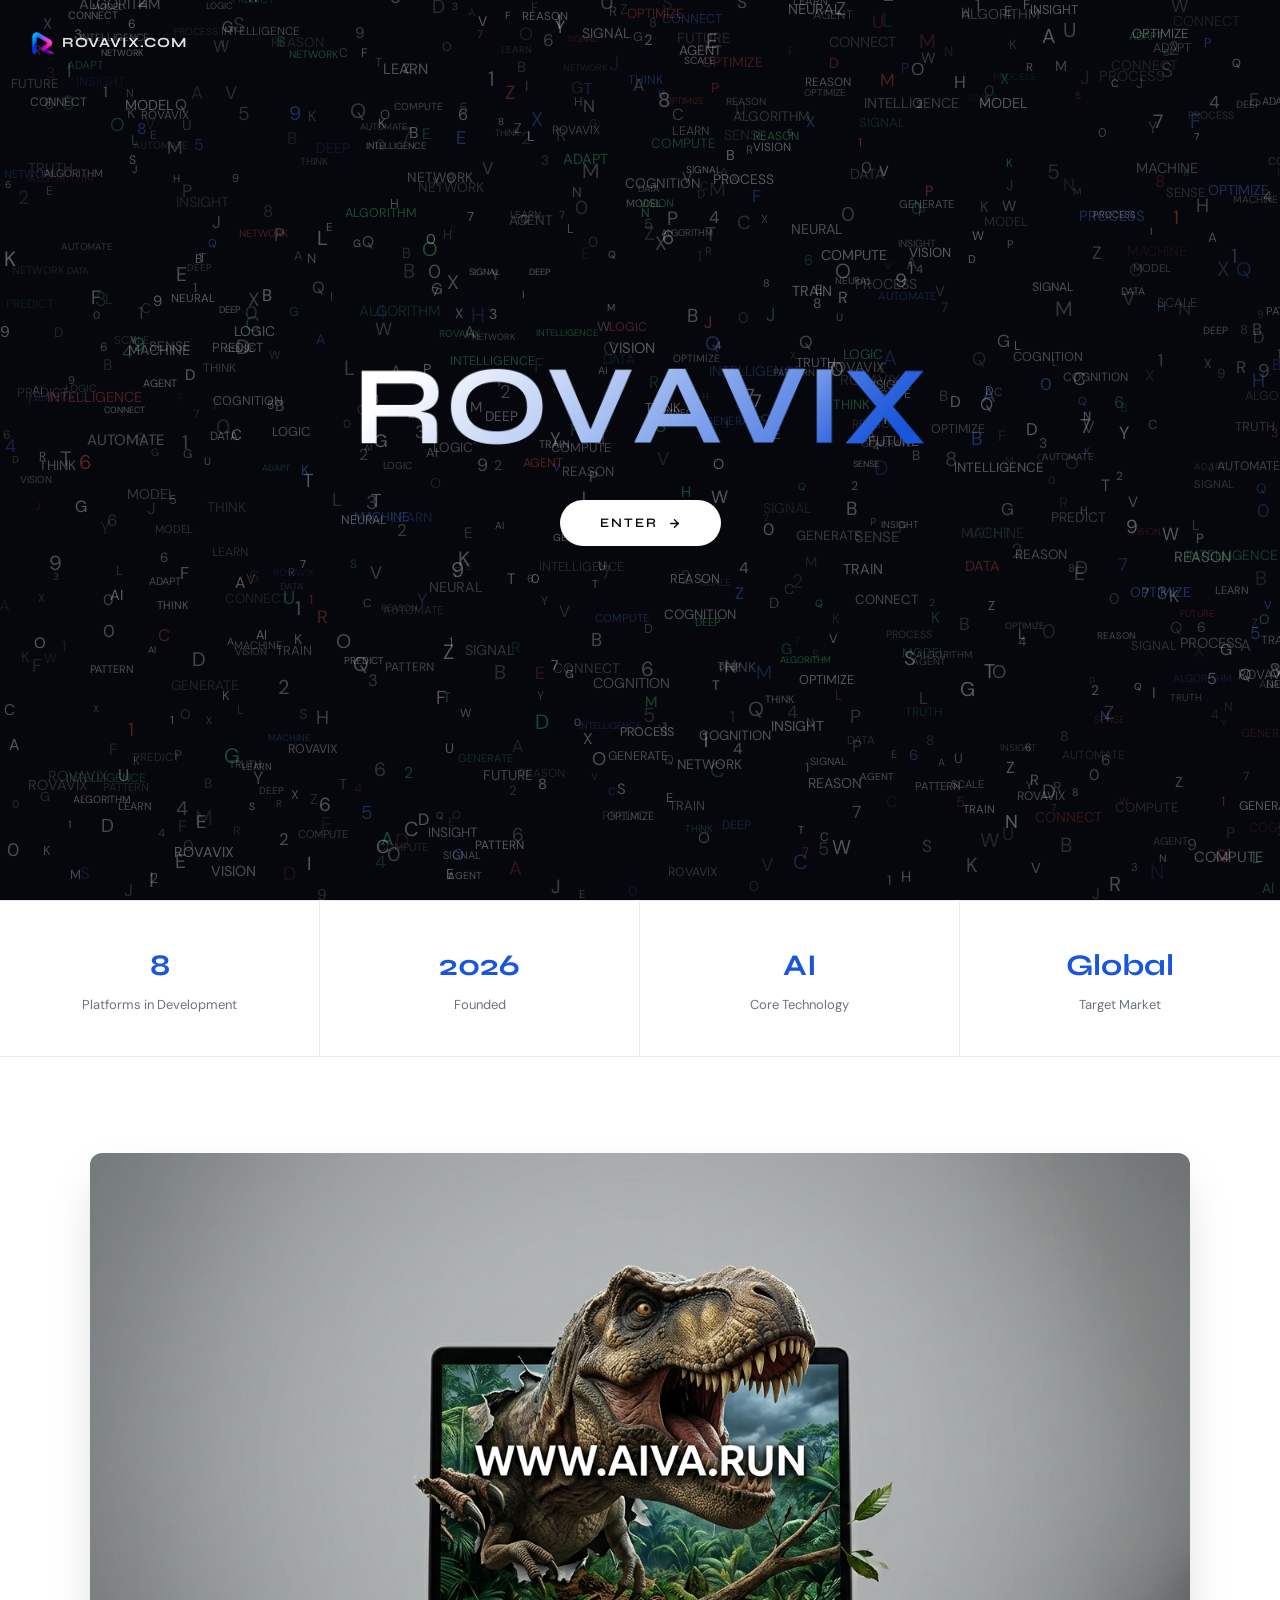
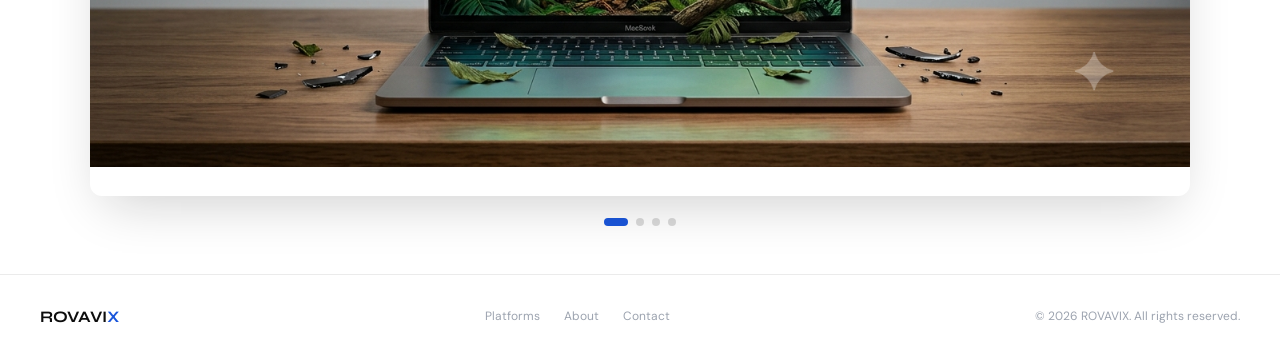
==== commit 39ba380b: "인트로 중앙 ROVAVIX 텍스트를 글자별로 분리해 마우스 근접 시 물결치듯 솟아오르는 효과 추가 Co-Authored-By: Claude Sonnet 5 <noreply@anth" ====
--- a/index.html
+++ b/index.html
@@ -17,7 +17,7 @@
   <canvas class="intro-canvas" id="introCanvas"></canvas>
   <a href="index.html" class="intro-logo"><img src="images/logo-icon.png" alt="ROVAVIX" />ROVAVIX.COM</a>
   <div class="intro-center">
-    <div class="intro-ai">ROVAVIX</div>
+    <div class="intro-ai" id="introAi"><span class="intro-ai-letter" style="--i:0">R</span><span class="intro-ai-letter" style="--i:1">O</span><span class="intro-ai-letter" style="--i:2">V</span><span class="intro-ai-letter" style="--i:3">A</span><span class="intro-ai-letter" style="--i:4">V</span><span class="intro-ai-letter" style="--i:5">I</span><span class="intro-ai-letter" style="--i:6">X</span></div>
     <button type="button" class="intro-enter" id="introEnterBtn">
       Enter
       <svg viewBox="0 0 24 24" fill="none" stroke="currentColor" stroke-width="2.5" stroke-linecap="round" stroke-linejoin="round"><line x1="5" y1="12" x2="19" y2="12"></line><polyline points="12 5 19 12 12 19"></polyline></svg>
--- a/css/intro.css
+++ b/css/intro.css
@@ -34,9 +34,15 @@
   font-family: 'Syne', sans-serif; font-weight: 700;
   font-size: clamp(2.6rem, 11vw, 7rem);
   line-height: 0.94; letter-spacing: -1px;
+  animation: introAiIn 1.1s cubic-bezier(.16,1,.3,1) both, introAiPulse 4.5s ease-in-out 1.1s infinite;
+}
+.intro-ai-letter {
+  display: inline-block;
   background: linear-gradient(135deg, #ffffff 10%, #9db8f0 45%, #1a56db 92%);
+  background-size: 700% 100%;
+  background-position-x: calc(var(--i) * (100% / 6));
   -webkit-background-clip: text; background-clip: text; color: transparent;
-  animation: introAiIn 1.1s cubic-bezier(.16,1,.3,1) both, introAiPulse 4.5s ease-in-out 1.1s infinite;
+  will-change: transform;
 }
 
 .intro-enter {
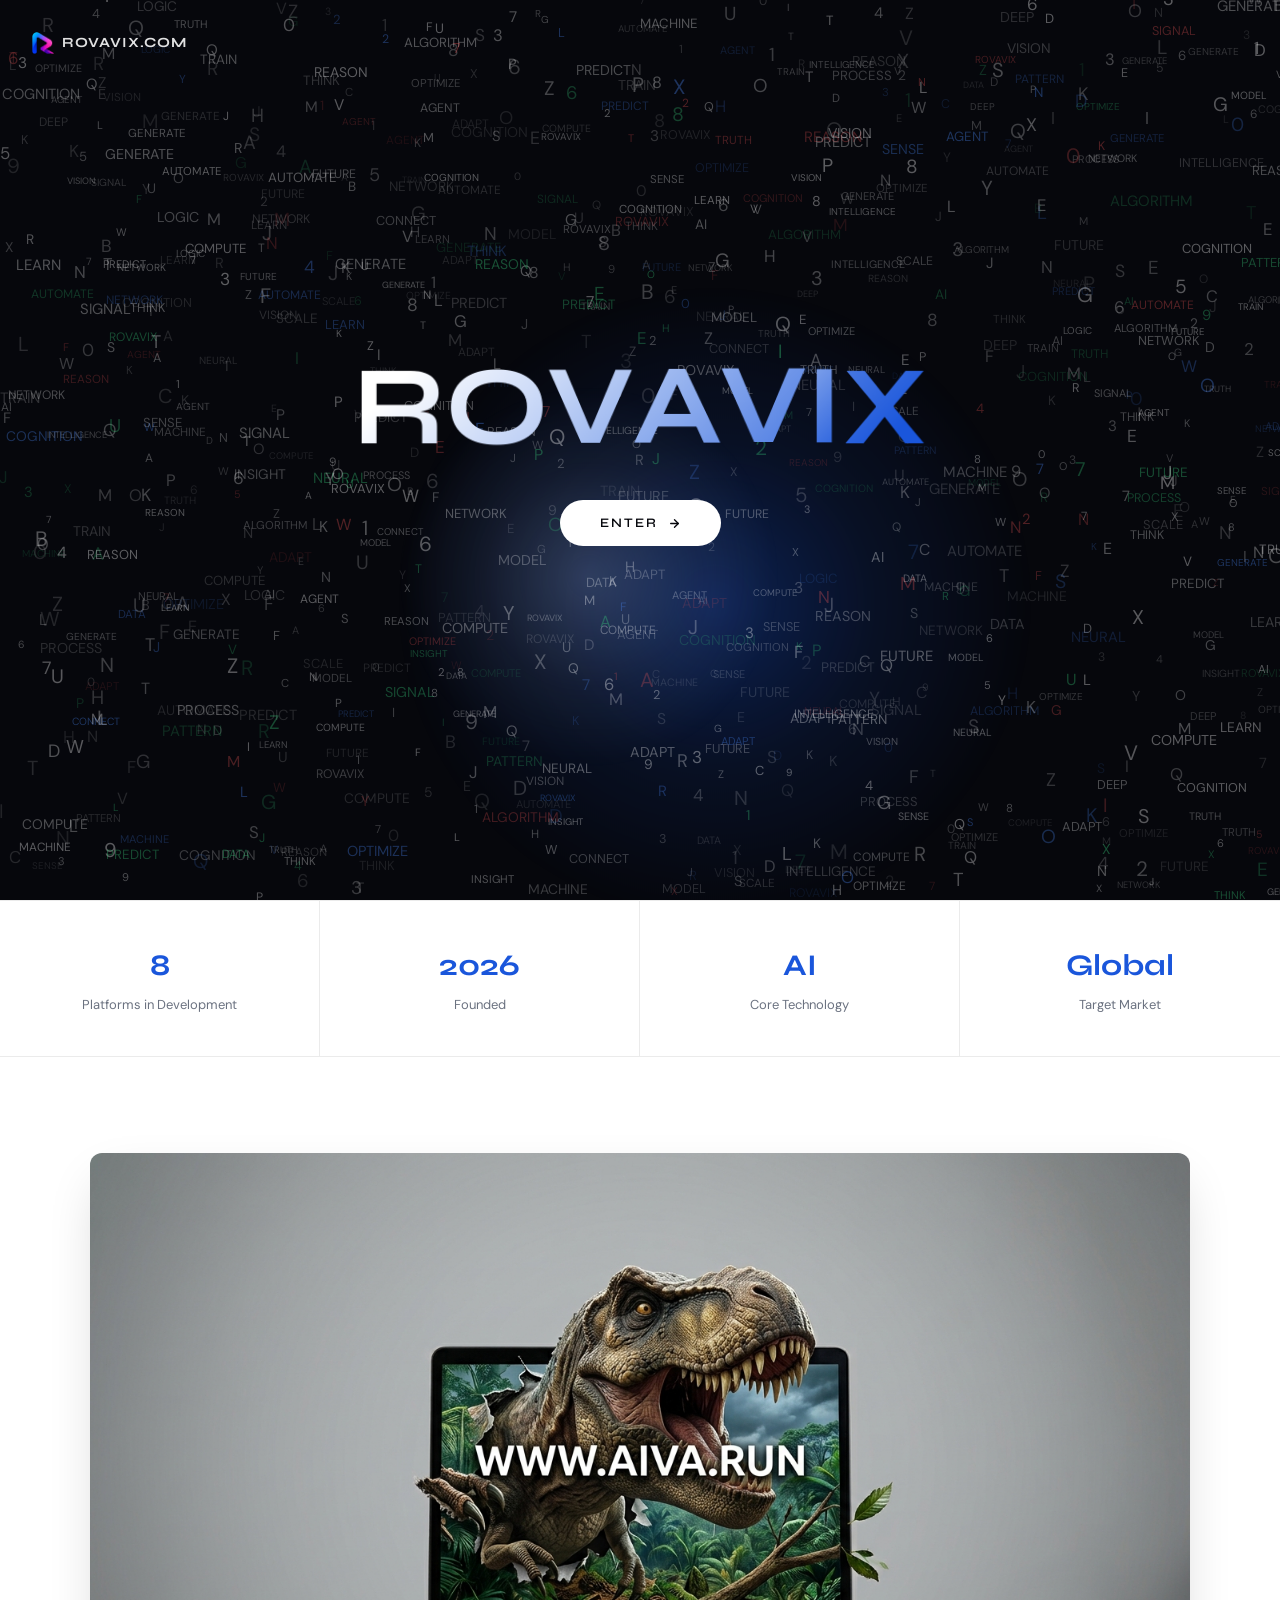
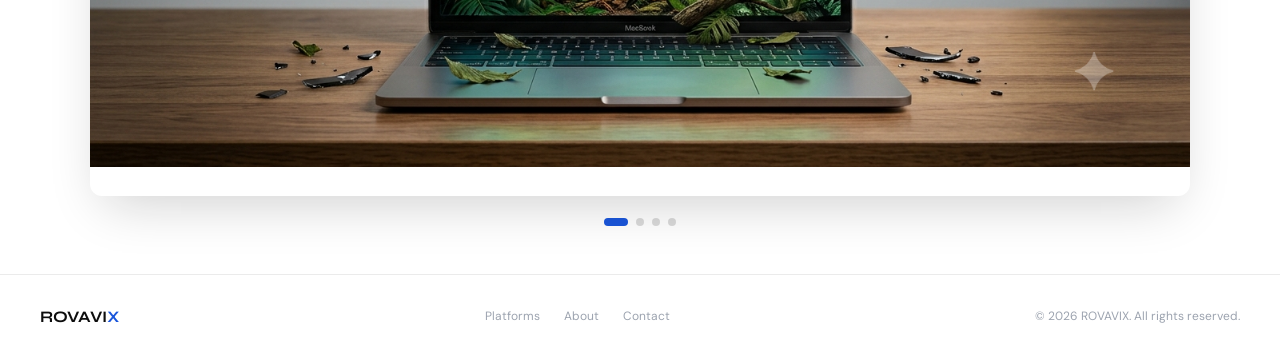
==== commit efa35341: "인트로에 마우스를 따라다니는 빛(글로우) 효과를 문자 파티클과 함께 재추가 Co-Authored-By: Claude Sonnet 5 <noreply@anthropic.com>" ====
--- a/index.html
+++ b/index.html
@@ -14,6 +14,8 @@
 </head>
 <body>
 <div class="intro-overlay" id="introOverlay">
+  <div class="intro-glow" id="introGlow1"></div>
+  <div class="intro-glow-2" id="introGlow2"></div>
   <canvas class="intro-canvas" id="introCanvas"></canvas>
   <a href="index.html" class="intro-logo"><img src="images/logo-icon.png" alt="ROVAVIX" />ROVAVIX.COM</a>
   <div class="intro-center">
--- a/css/intro.css
+++ b/css/intro.css
@@ -9,6 +9,21 @@
   transition: opacity 0.7s ease, visibility 0.7s ease;
 }
 .intro-overlay.intro-hidden { opacity: 0; visibility: hidden; pointer-events: none; }
+
+.intro-glow {
+  position: absolute; width: 50vmax; height: 50vmax; border-radius: 50%;
+  left: 50%; top: 50%; transform: translate(-50%, -50%);
+  background: radial-gradient(circle, rgba(26,86,219,0.34) 0%, rgba(26,86,219,0.12) 35%, transparent 70%);
+  filter: blur(6px);
+  pointer-events: none; will-change: left, top; z-index: 0;
+}
+.intro-glow-2 {
+  position: absolute; width: 30vmax; height: 30vmax; border-radius: 50%;
+  left: 50%; top: 50%; transform: translate(-50%, -50%);
+  background: radial-gradient(circle, rgba(157,184,240,0.26) 0%, rgba(157,184,240,0.08) 40%, transparent 70%);
+  filter: blur(4px);
+  pointer-events: none; will-change: left, top; z-index: 0;
+}
 
 .intro-canvas {
   position: absolute; inset: 0; z-index: 1;
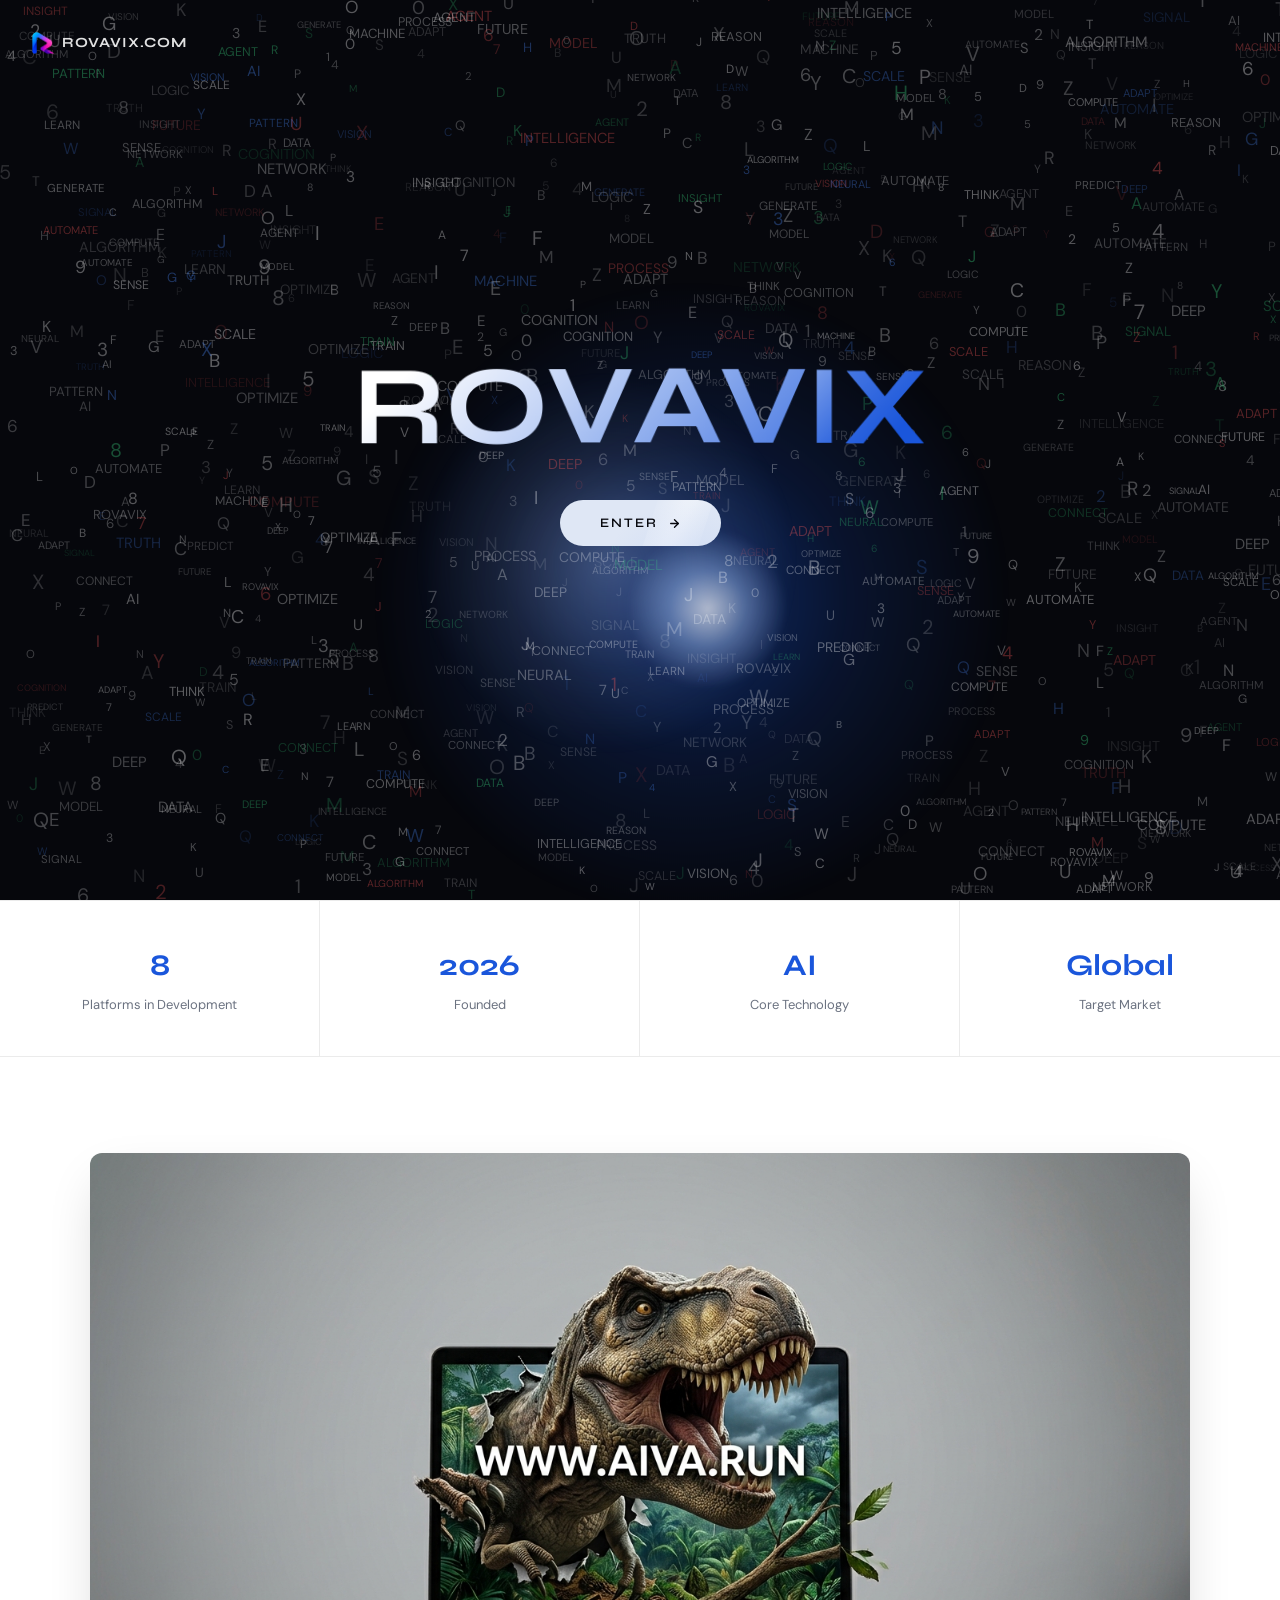
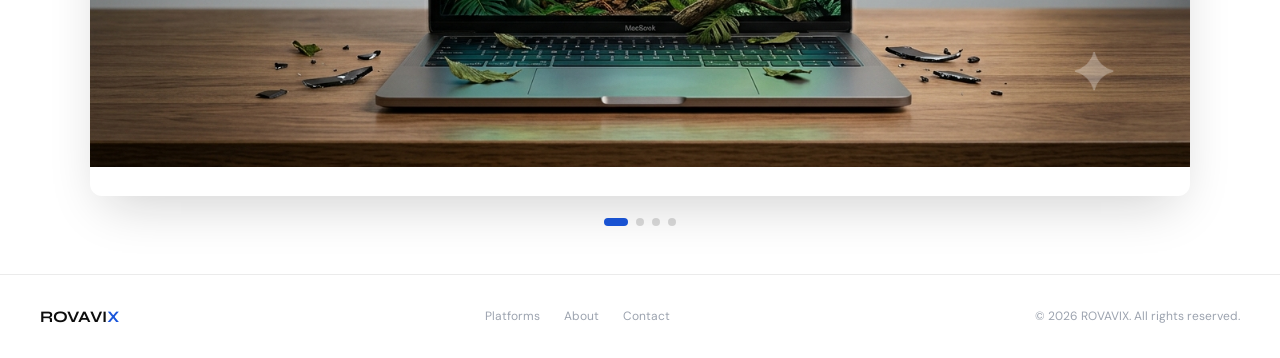
==== commit b5aae7cd: "ENTER 버튼 위에 커서가 있을 때 거울 반사 효과를 더 밝고 뚜렷하게 강화 Co-Authored-By: Claude Sonnet 5 <noreply@anthropic.com>" ====
--- a/index.html
+++ b/index.html
@@ -16,12 +16,13 @@
 <div class="intro-overlay" id="introOverlay">
   <div class="intro-glow" id="introGlow1"></div>
   <div class="intro-glow-2" id="introGlow2"></div>
+  <div class="intro-cursor-core" id="introCursorCore"></div>
   <canvas class="intro-canvas" id="introCanvas"></canvas>
   <a href="index.html" class="intro-logo"><img src="images/logo-icon.png" alt="ROVAVIX" />ROVAVIX.COM</a>
   <div class="intro-center">
     <div class="intro-ai" id="introAi"><span class="intro-ai-letter" style="--i:0">R</span><span class="intro-ai-letter" style="--i:1">O</span><span class="intro-ai-letter" style="--i:2">V</span><span class="intro-ai-letter" style="--i:3">A</span><span class="intro-ai-letter" style="--i:4">V</span><span class="intro-ai-letter" style="--i:5">I</span><span class="intro-ai-letter" style="--i:6">X</span></div>
     <button type="button" class="intro-enter" id="introEnterBtn">
-      Enter
+      <span>Enter</span>
       <svg viewBox="0 0 24 24" fill="none" stroke="currentColor" stroke-width="2.5" stroke-linecap="round" stroke-linejoin="round"><line x1="5" y1="12" x2="19" y2="12"></line><polyline points="12 5 19 12 12 19"></polyline></svg>
     </button>
   </div>
--- a/css/intro.css
+++ b/css/intro.css
@@ -13,15 +13,23 @@
 .intro-glow {
   position: absolute; width: 50vmax; height: 50vmax; border-radius: 50%;
   left: 50%; top: 50%; transform: translate(-50%, -50%);
-  background: radial-gradient(circle, rgba(26,86,219,0.34) 0%, rgba(26,86,219,0.12) 35%, transparent 70%);
+  background: radial-gradient(circle, rgba(26,86,219,0.44) 0%, rgba(26,86,219,0.16) 35%, transparent 70%);
   filter: blur(6px);
   pointer-events: none; will-change: left, top; z-index: 0;
 }
 .intro-glow-2 {
   position: absolute; width: 30vmax; height: 30vmax; border-radius: 50%;
   left: 50%; top: 50%; transform: translate(-50%, -50%);
-  background: radial-gradient(circle, rgba(157,184,240,0.26) 0%, rgba(157,184,240,0.08) 40%, transparent 70%);
+  background: radial-gradient(circle, rgba(157,184,240,0.34) 0%, rgba(157,184,240,0.1) 40%, transparent 70%);
   filter: blur(4px);
+  pointer-events: none; will-change: left, top; z-index: 0;
+}
+.intro-cursor-core {
+  position: absolute; width: 13vmax; height: 13vmax; border-radius: 50%;
+  left: 50%; top: 50%; transform: translate(-50%, -50%);
+  background: radial-gradient(circle, rgba(255,255,255,0.65) 0%, rgba(157,184,240,0.4) 32%, transparent 68%);
+  filter: blur(2px);
+  mix-blend-mode: screen;
   pointer-events: none; will-change: left, top; z-index: 0;
 }
 
@@ -61,16 +69,41 @@
 }
 
 .intro-enter {
+  position: relative; overflow: hidden;
   display: inline-flex; align-items: center; gap: 10px;
   padding: 15px 40px; border: none; border-radius: 999px; cursor: pointer;
   font-family: 'Syne', sans-serif; font-size: 13px; font-weight: 600;
   letter-spacing: 2px; text-transform: uppercase;
-  color: #06070c; background: #ffffff;
-  transition: transform .25s ease, box-shadow .25s ease, background .25s ease;
+  color: #06070c; background: #dfe7f5;
+  box-shadow: 0 0 0 rgba(26,86,219,0);
+  transition: box-shadow .25s ease, background .25s ease;
   animation: introFadeUp .9s .35s cubic-bezier(.16,1,.3,1) both;
 }
-.intro-enter:hover { transform: translateY(-2px); box-shadow: 0 10px 30px rgba(26,86,219,.5); background: #eef3ff; }
-.intro-enter svg { width: 13px; height: 13px; transition: transform .25s ease; }
+.intro-enter::before {
+  content: ''; position: absolute; top: -60%; bottom: -60%;
+  left: calc(var(--mx, 50%) - 42px); width: 56px;
+  background: linear-gradient(100deg,
+    rgba(255,255,255,0) 0%,
+    rgba(255,255,255,0.95) 42%,
+    #ffffff 50%,
+    rgba(255,255,255,0.95) 58%,
+    rgba(255,255,255,0) 100%);
+  transform: skewX(-18deg);
+  opacity: var(--shine, 0);
+  pointer-events: none;
+  transition: width .2s ease;
+}
+.intro-enter::after {
+  content: ''; position: absolute; inset: 0; border-radius: inherit;
+  background: radial-gradient(circle at var(--mx, 50%) var(--my, 50%), rgba(157,184,240,0.75) 0%, transparent 60%);
+  opacity: var(--shine, 0);
+  pointer-events: none;
+}
+.intro-enter.is-hovering::before { width: 90px; }
+.intro-enter.is-hovering { box-shadow: 0 0 0 1px rgba(255,255,255,0.9) inset, 0 12px 34px rgba(26,86,219,.6); }
+.intro-enter:hover { box-shadow: 0 10px 30px rgba(26,86,219,.5); }
+.intro-enter svg { position: relative; z-index: 1; width: 13px; height: 13px; transition: transform .25s ease; }
+.intro-enter span { position: relative; z-index: 1; }
 .intro-enter:hover svg { transform: translateX(4px); }
 
 @keyframes introFadeDown { from { opacity: 0; transform: translateY(-10px); } to { opacity: 1; transform: translateY(0); } }
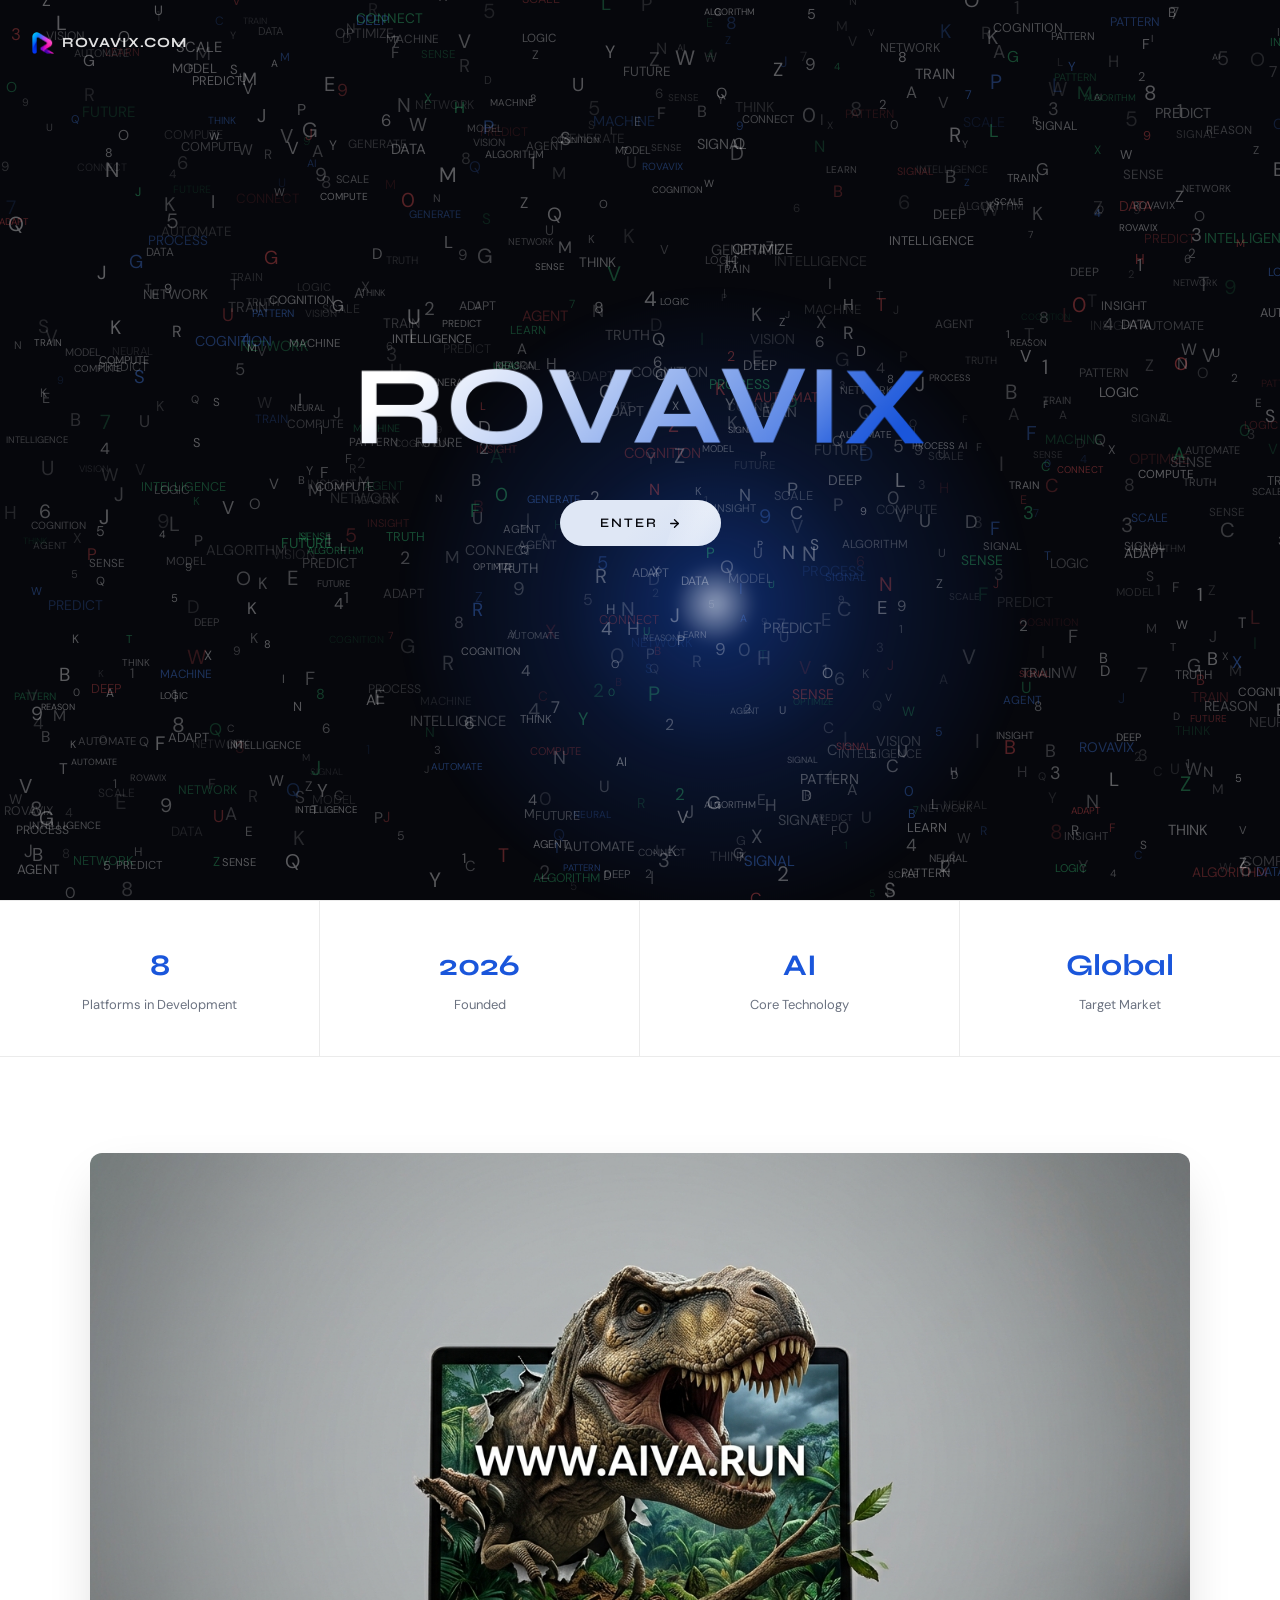
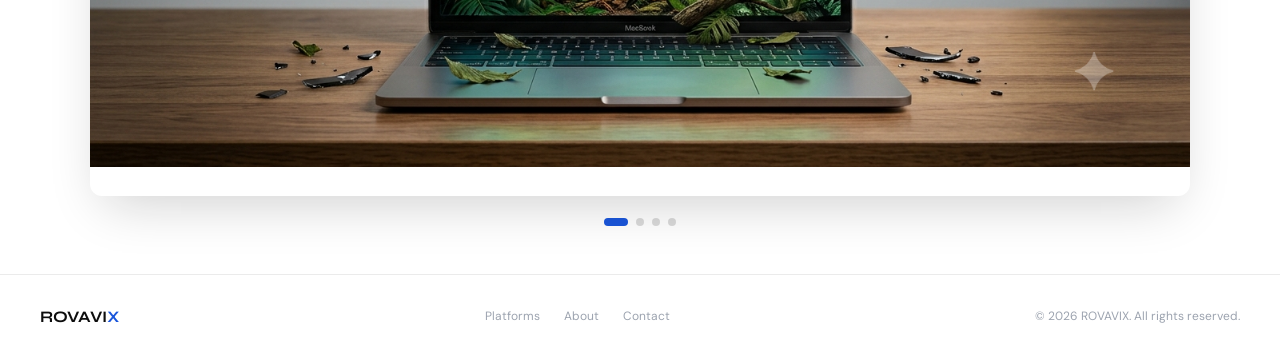
==== commit e093291e: "인트로 배경 마우스 추적 빛을 하나로 통합 (보조 글로우/코어 제거) Co-Authored-By: Claude Sonnet 5 <noreply@anthropic.com>" ====
--- a/index.html
+++ b/index.html
@@ -15,8 +15,6 @@
 <body>
 <div class="intro-overlay" id="introOverlay">
   <div class="intro-glow" id="introGlow1"></div>
-  <div class="intro-glow-2" id="introGlow2"></div>
-  <div class="intro-cursor-core" id="introCursorCore"></div>
   <canvas class="intro-canvas" id="introCanvas"></canvas>
   <a href="index.html" class="intro-logo"><img src="images/logo-icon.png" alt="ROVAVIX" />ROVAVIX.COM</a>
   <div class="intro-center">
--- a/css/intro.css
+++ b/css/intro.css
@@ -13,23 +13,10 @@
 .intro-glow {
   position: absolute; width: 50vmax; height: 50vmax; border-radius: 50%;
   left: 50%; top: 50%; transform: translate(-50%, -50%);
-  background: radial-gradient(circle, rgba(26,86,219,0.44) 0%, rgba(26,86,219,0.16) 35%, transparent 70%);
+  background:
+    radial-gradient(circle, rgba(255,255,255,0.55) 0%, rgba(255,255,255,0) 9%),
+    radial-gradient(circle, rgba(26,86,219,0.46) 0%, rgba(26,86,219,0.16) 35%, transparent 70%);
   filter: blur(6px);
-  pointer-events: none; will-change: left, top; z-index: 0;
-}
-.intro-glow-2 {
-  position: absolute; width: 30vmax; height: 30vmax; border-radius: 50%;
-  left: 50%; top: 50%; transform: translate(-50%, -50%);
-  background: radial-gradient(circle, rgba(157,184,240,0.34) 0%, rgba(157,184,240,0.1) 40%, transparent 70%);
-  filter: blur(4px);
-  pointer-events: none; will-change: left, top; z-index: 0;
-}
-.intro-cursor-core {
-  position: absolute; width: 13vmax; height: 13vmax; border-radius: 50%;
-  left: 50%; top: 50%; transform: translate(-50%, -50%);
-  background: radial-gradient(circle, rgba(255,255,255,0.65) 0%, rgba(157,184,240,0.4) 32%, transparent 68%);
-  filter: blur(2px);
-  mix-blend-mode: screen;
   pointer-events: none; will-change: left, top; z-index: 0;
 }
 
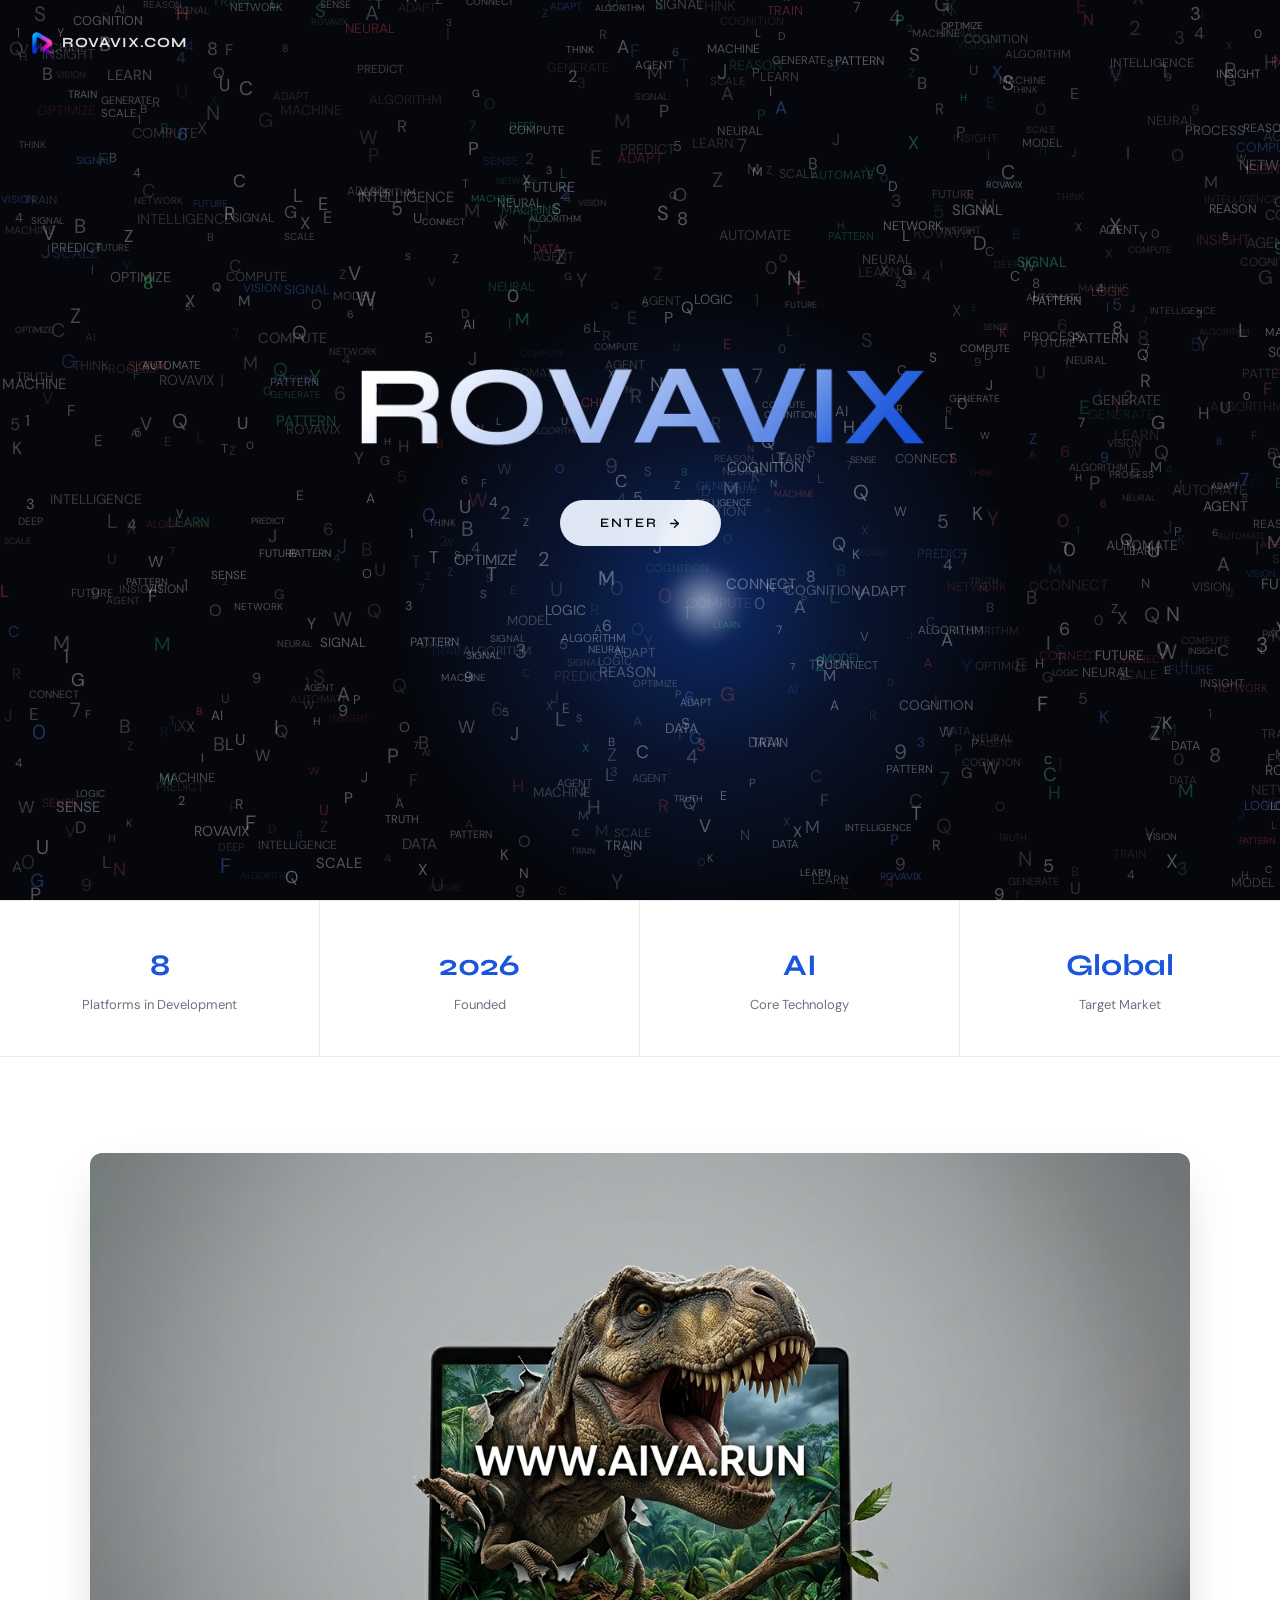
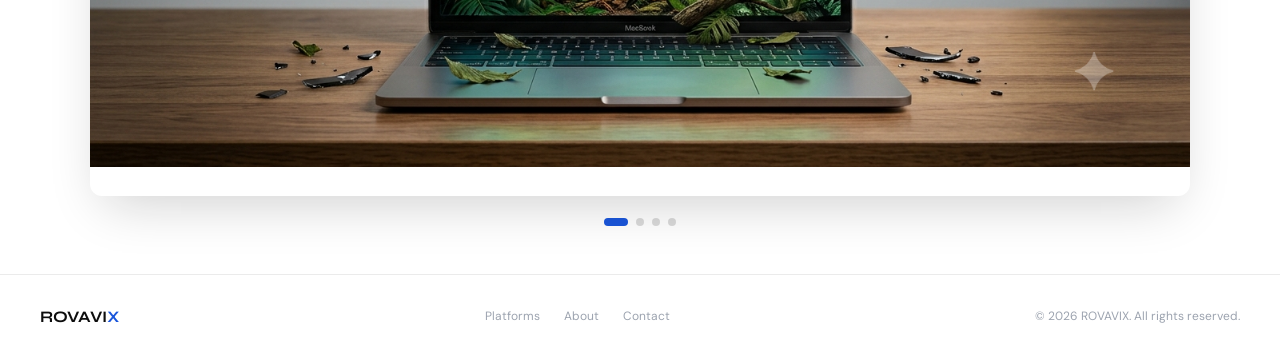
==== commit 0a716c5b: "음성 인식 AI 플랫폼 이름을 'Voice Recognition AI System'에서 'MALLO'로 변경 (voice-recognition.html → mallo.html) C" ====
--- a/index.html
+++ b/index.html
@@ -94,10 +94,10 @@
     <div class="hero-slide" style="--slide-bg:#ede9fe;">
       <div class="hero-slide-icon">🎙️</div>
       <div class="hero-badge"><span class="t" data-key="status_dev">In Development</span></div>
-      <h2>Voice Recognition AI System</h2>
-      <p class="hero-sub t" data-key="jarvis_desc">A voice-powered AI tool designed to enhance digital accessibility for the elderly and people with disabilities — ensuring no one is left behind in the AI era.</p>
+      <h2>MALLO</h2>
+      <p class="hero-sub t" data-key="mallo_desc">A voice-powered AI tool designed to enhance digital accessibility for the elderly and people with disabilities — ensuring no one is left behind in the AI era.</p>
       <div class="hero-btns">
-        <a href="voice-recognition.html" class="btn-primary t" data-key="learn_more">Learn more →</a>
+        <a href="mallo.html" class="btn-primary t" data-key="learn_more">Learn more →</a>
       </div>
     </div>
     <div class="hero-slide" style="--slide-bg:#fee2e2;">
@@ -168,8 +168,8 @@
           </a>
         </div>
         <div class="closing-visual-slide">
-          <a href="voice-recognition.html">
-            <img src="images/ai-era-voice-recognition.png" alt="AI Era for Everyone — Voice Recognition AI System" class="closing-visual-img" />
+          <a href="mallo.html">
+            <img src="images/ai-era-voice-recognition.png" alt="AI Era for Everyone — MALLO" class="closing-visual-img" />
           </a>
         </div>
       </div>
--- a/css/intro.css
+++ b/css/intro.css
@@ -79,15 +79,20 @@
   opacity: var(--shine, 0);
   pointer-events: none;
   transition: width .2s ease;
+  mix-blend-mode: screen;
 }
 .intro-enter::after {
   content: ''; position: absolute; inset: 0; border-radius: inherit;
-  background: radial-gradient(circle at var(--mx, 50%) var(--my, 50%), rgba(157,184,240,0.75) 0%, transparent 60%);
+  background: radial-gradient(circle at var(--mx, 50%) var(--my, 50%),
+    #ffffff 0%, rgba(255,255,255,0.98) 9%, rgba(200,220,255,0.75) 26%, rgba(157,184,240,0.4) 45%, transparent 65%);
   opacity: var(--shine, 0);
   pointer-events: none;
+  mix-blend-mode: screen;
 }
-.intro-enter.is-hovering::before { width: 90px; }
-.intro-enter.is-hovering { box-shadow: 0 0 0 1px rgba(255,255,255,0.9) inset, 0 12px 34px rgba(26,86,219,.6); }
+.intro-enter.is-hovering::before { width: 140px; }
+.intro-enter.is-hovering {
+  box-shadow: 0 0 0 1.5px #ffffff inset, 0 0 50px 12px rgba(255,255,255,.95), 0 14px 40px rgba(26,86,219,.65);
+}
 .intro-enter:hover { box-shadow: 0 10px 30px rgba(26,86,219,.5); }
 .intro-enter svg { position: relative; z-index: 1; width: 13px; height: 13px; transition: transform .25s ease; }
 .intro-enter span { position: relative; z-index: 1; }
@@ -100,7 +105,6 @@
   0%, 100% { filter: drop-shadow(0 0 40px rgba(26,86,219,.4)); }
   50%      { filter: drop-shadow(0 0 72px rgba(26,86,219,.65)); }
 }
-
 @media (max-width: 640px) {
   .intro-logo { top: 1.4rem; left: 1.4rem; font-size: 12px; }
   .intro-logo img { height: 18px; }
